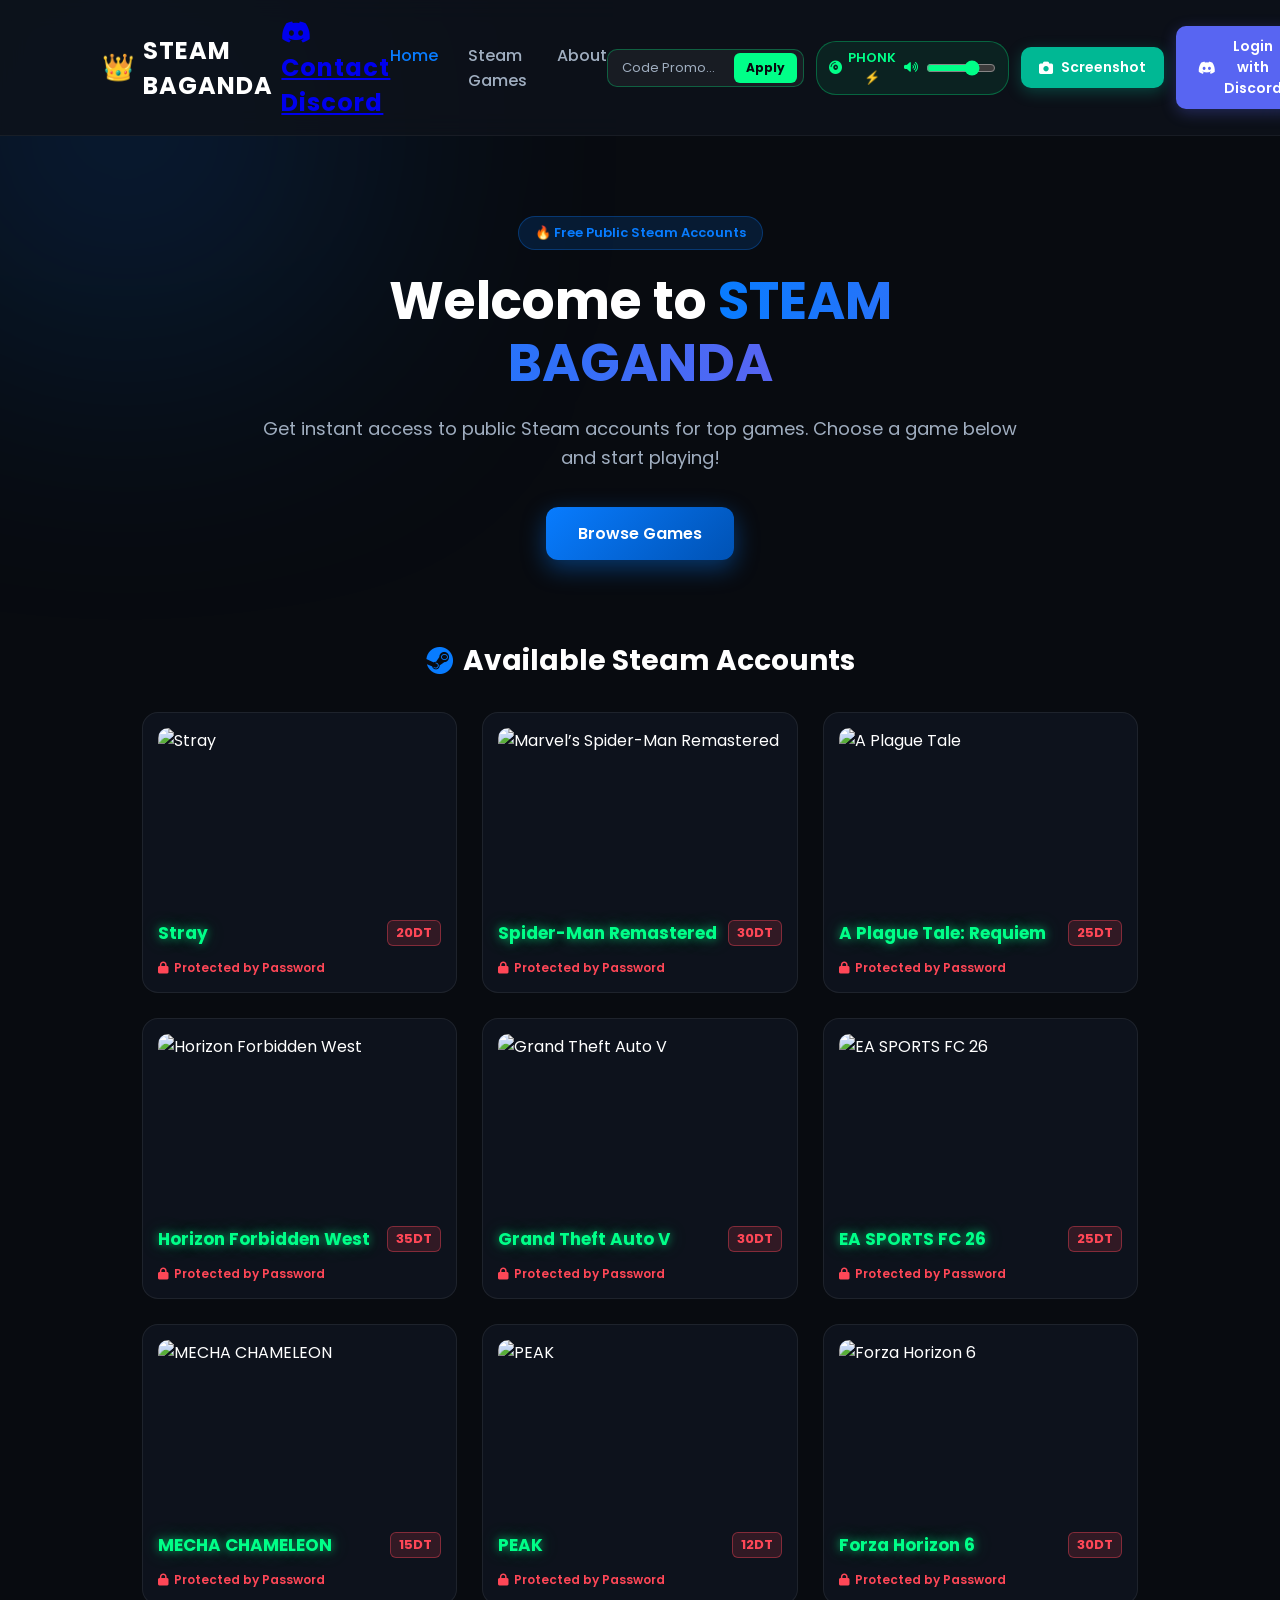
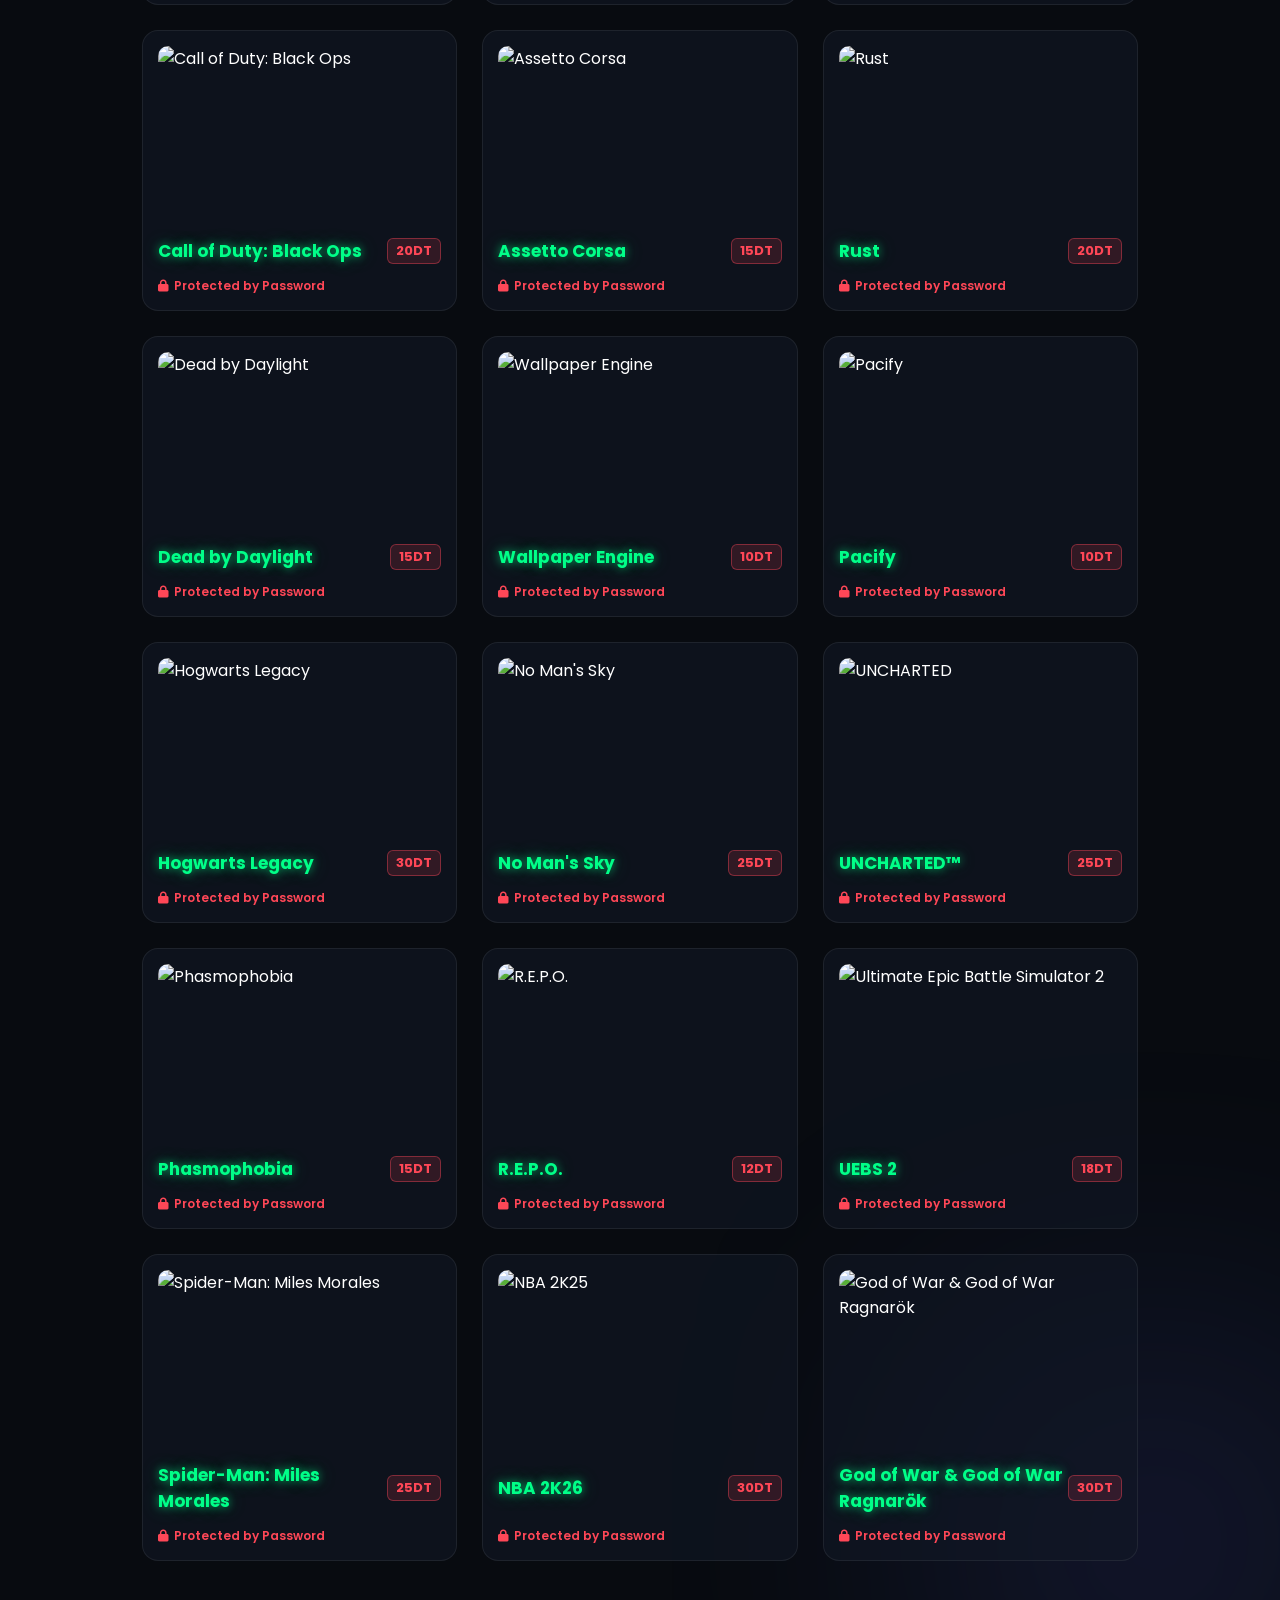
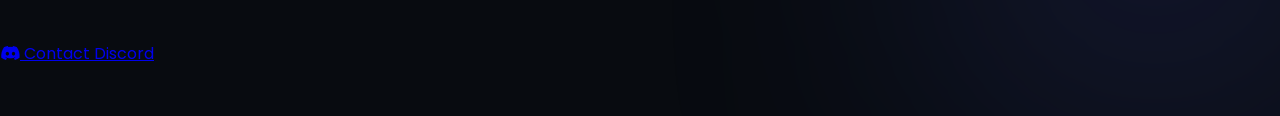
==== sitweb.html @ f3e6f646 "Add files via upload" ====
<!DOCTYPE html>
<html lang="en">
<head>
    <meta charset="UTF-8">
    <meta name="viewport" content="width=device-width, initial-scale=1.0">
    <title>STEAM BAGANDA | Public Accounts Hub</title>
    <!-- Font Awesome Icons -->
    <link rel="stylesheet" href="https://cdnjs.cloudflare.com/ajax/libs/font-awesome/6.4.0/css/all.min.css">
    
    <!-- html2canvas Library for Screenshots -->
    <script src="https://cdnjs.cloudflare.com/ajax/libs/html2canvas/1.4.1/html2canvas.min.js"></script>

    <style>
        /* Google Fonts Import */
        @import url('https://fonts.googleapis.com/css2?family=Poppins:wght@300;400;600;700&display=swap');

        * {
            margin: 0;
            padding: 0;
            box-sizing: border-box;
            font-family: 'Poppins', sans-serif;
            scroll-behavior: smooth;
        }

        body {
            background-color: #080b10;
            color: #ffffff;
            min-height: 100vh;
            overflow-x: hidden;
            position: relative;
        }

        /* Glow Background Effects */
        .glow-bg {
            position: absolute;
            width: 350px;
            height: 350px;
            border-radius: 50%;
            filter: blur(140px);
            z-index: -1;
            pointer-events: none;
        }

        .top-left {
            top: -50px;
            left: -50px;
            background: rgba(8, 124, 255, 0.3);
        }

        .bottom-right {
            bottom: -50px;
            right: -50px;
            background: rgba(88, 101, 242, 0.25);
        }

        /* NAVBAR */
        .navbar {
            display: flex;
            justify-content: space-between;
            align-items: center;
            padding: 15px 8%;
            background: rgba(14, 18, 27, 0.85);
            backdrop-filter: blur(12px);
            border-bottom: 1px solid rgba(255, 255, 255, 0.05);
            position: sticky;
            top: 0;
            z-index: 100;
        }

        .logo {
            font-size: 24px;
            font-weight: 700;
            letter-spacing: 1px;
            display: flex;
            align-items: center;
            gap: 8px;
        }

        .crown {
            font-size: 26px;
        }

        .nav-links {
            display: flex;
            gap: 30px;
        }

        .nav-links a {
            color: #a0aec0;
            text-decoration: none;
            font-weight: 500;
            transition: 0.3s ease;
        }

        .nav-links a:hover, .nav-links a.active {
            color: #087cff;
        }

        .nav-actions {
            display: flex;
            gap: 12px;
            align-items: center;
        }

        /* PROMO CODE SECTION IN NAVBAR */
        .promo-container {
            display: flex;
            align-items: center;
            background: rgba(255, 255, 255, 0.05);
            border: 1px solid rgba(0, 255, 136, 0.3);
            border-radius: 10px;
            padding: 3px 6px;
        }

        .promo-container input {
            background: transparent;
            border: none;
            outline: none;
            color: #00ff88;
            font-size: 13px;
            font-weight: 600;
            padding: 5px 8px;
            width: 120px;
        }

        .promo-container input::placeholder {
            color: #a0aec0;
            font-weight: 400;
        }

        .btn-apply-promo {
            background: #00ff88;
            color: #080b10;
            border: none;
            padding: 6px 12px;
            border-radius: 6px;
            font-weight: 700;
            font-size: 12px;
            cursor: pointer;
            transition: 0.2s;
        }

        .btn-apply-promo:hover {
            background: #55ffb0;
            box-shadow: 0 0 10px rgba(0, 255, 136, 0.5);
        }

        /* BACKGROUND MUSIC PLAYER & VOLUME CONTROL */
        .music-control-wrapper {
            display: flex;
            align-items: center;
            gap: 8px;
            background: rgba(0, 255, 136, 0.08);
            border: 1px solid rgba(0, 255, 136, 0.3);
            padding: 6px 12px;
            border-radius: 20px;
        }

        .music-player-btn {
            background: transparent;
            border: none;
            color: #00ff88;
            font-size: 13px;
            font-weight: 600;
            cursor: pointer;
            display: flex;
            align-items: center;
            gap: 6px;
            outline: none;
        }

        .volume-slider {
            width: 70px;
            accent-color: #00ff88;
            cursor: pointer;
        }

        .btn-discord {
            background: #5865F2;
            color: white;
            border: none;
            padding: 10px 22px;
            border-radius: 10px;
            font-weight: 600;
            font-size: 14px;
            cursor: pointer;
            display: flex;
            align-items: center;
            gap: 8px;
            box-shadow: 0 4px 15px rgba(88, 101, 242, 0.3);
            transition: transform 0.2s, background 0.3s;
        }

        .btn-discord:hover {
            background: #4752c4;
            transform: translateY(-2px);
        }

        .btn-screenshot {
            background: #00b894;
            color: white;
            border: none;
            padding: 10px 18px;
            border-radius: 10px;
            font-weight: 600;
            font-size: 14px;
            cursor: pointer;
            display: flex;
            align-items: center;
            gap: 8px;
            box-shadow: 0 4px 15px rgba(0, 184, 148, 0.3);
            transition: transform 0.2s, background 0.3s;
        }

        .btn-screenshot:hover {
            background: #00a182;
            transform: translateY(-2px);
        }

        /* HERO SECTION */
        .hero {
            display: flex;
            flex-direction: column;
            align-items: center;
            text-align: center;
            padding: 80px 20px 40px;
            max-width: 800px;
            margin: 0 auto;
        }

        .badge {
            background: rgba(8, 124, 255, 0.15);
            color: #087cff;
            border: 1px solid rgba(8, 124, 255, 0.3);
            padding: 6px 16px;
            border-radius: 20px;
            font-size: 13px;
            font-weight: 600;
            margin-bottom: 20px;
        }

        .hero h1 {
            font-size: 52px;
            font-weight: 700;
            line-height: 1.2;
            margin-bottom: 20px;
        }

        .highlight {
            background: linear-gradient(90deg, #087cff, #5865f2);
            -webkit-background-clip: text;
            -webkit-text-fill-color: transparent;
        }

        .hero p {
            color: #a0aec0;
            font-size: 18px;
            margin-bottom: 35px;
            line-height: 1.6;
        }

        .hero-buttons {
            display: flex;
            gap: 15px;
        }

        .btn-primary {
            background: linear-gradient(135deg, #087cff, #0052b4);
            color: white;
            border: none;
            padding: 14px 32px;
            border-radius: 12px;
            font-size: 16px;
            font-weight: 600;
            cursor: pointer;
            box-shadow: 0 8px 25px rgba(8, 124, 255, 0.4);
            transition: 0.3s;
            text-decoration: none;
        }

        .btn-primary:hover {
            transform: translateY(-3px);
            box-shadow: 0 12px 30px rgba(8, 124, 255, 0.6);
        }

        /* GAMES SECTION */
        .games-section {
            padding: 40px 8% 80px;
            max-width: 1200px;
            margin: 0 auto;
            text-align: center;
        }

        .section-title {
            font-size: 28px;
            margin-bottom: 30px;
            display: flex;
            align-items: center;
            justify-content: center;
            gap: 10px;
        }

        .games-grid {
            display: grid;
            grid-template-columns: repeat(auto-fit, minmax(300px, 1fr));
            gap: 25px;
        }

        .game-card {
            background: rgba(18, 24, 38, 0.6);
            border: 1px solid rgba(255, 255, 255, 0.07);
            border-radius: 16px;
            padding: 15px;
            cursor: pointer;
            transition: 0.3s ease;
            text-align: left;
            display: flex;
            flex-direction: column;
            justify-content: space-between;
        }

        .game-card:hover {
            transform: translateY(-5px);
            border-color: rgba(0, 255, 136, 0.5);
            box-shadow: 0 10px 30px rgba(0, 255, 136, 0.2);
        }

        .game-card img {
            width: 100%;
            height: 180px;
            object-fit: cover;
            border-radius: 10px;
            margin-bottom: 12px;
            transition: transform 0.3s ease;
        }

        .game-card:hover img {
            transform: scale(1.02);
        }

        .game-header {
            display: flex;
            justify-content: space-between;
            align-items: center;
            margin-bottom: 8px;
        }

        .price-container {
            display: flex;
            align-items: center;
            gap: 8px;
        }

        .original-price-tag {
            background: rgba(255, 71, 87, 0.15);
            border: 1px solid rgba(255, 71, 87, 0.4);
            color: #ff4757;
            font-size: 13px;
            font-weight: 700;
            padding: 2px 8px;
            border-radius: 6px;
            transition: 0.3s ease;
        }

        .original-price-tag.striked {
            text-decoration: line-through;
            opacity: 0.6;
        }

        .promo-price-tag {
            background: rgba(0, 255, 136, 0.2);
            border: 1px solid #00ff88;
            color: #00ff88;
            font-size: 13px;
            font-weight: 800;
            padding: 2px 8px;
            border-radius: 6px;
            box-shadow: 0 0 10px rgba(0, 255, 136, 0.5);
            display: none;
            animation: priceGlow 1.5s infinite alternate;
        }

        @keyframes priceGlow {
            0% { transform: scale(1); box-shadow: 0 0 5px rgba(0, 255, 136, 0.4); }
            100% { transform: scale(1.08); box-shadow: 0 0 15px rgba(0, 255, 136, 0.9); }
        }

        .game-card h3 {
            font-size: 17px;
            font-weight: 700;
            color: #00ff88;
            text-shadow: 0 0 8px rgba(0, 255, 136, 0.6), 0 0 20px rgba(0, 255, 136, 0.3);
            display: inline-block;
            animation: textPulse 2.5s infinite alternate ease-in-out;
            transition: all 0.3s ease;
        }

        .game-card:hover h3 {
            animation: textBounce 0.6s infinite alternate ease-in-out;
            color: #55ffb0;
            text-shadow: 0 0 12px rgba(0, 255, 136, 0.9), 0 0 25px rgba(0, 255, 136, 0.6);
        }

        @keyframes textPulse {
            0% { text-shadow: 0 0 5px rgba(0, 255, 136, 0.5); transform: scale(1); }
            100% { text-shadow: 0 0 15px rgba(0, 255, 136, 0.9), 0 0 25px rgba(0, 255, 136, 0.5); transform: scale(1.02); }
        }

        @keyframes textBounce {
            0% { transform: translateY(0); }
            100% { transform: translateY(-4px); }
        }

        .game-card span.status {
            font-size: 12px;
            color: #ff4757;
            font-weight: 600;
            display: flex;
            align-items: center;
            gap: 5px;
            margin-top: 5px;
        }

        /* MODALS */
        .modal-overlay {
            position: fixed;
            top: 0; left: 0; width: 100%; height: 100%;
            background: rgba(0, 0, 0, 0.8);
            backdrop-filter: blur(8px);
            display: flex;
            align-items: center;
            justify-content: center;
            opacity: 0;
            pointer-events: none;
            transition: opacity 0.3s ease;
            z-index: 1000;
        }

        .modal-overlay.active {
            opacity: 1;
            pointer-events: all;
        }

        .modal-box {
            background: #0f1623;
            border: 1px solid rgba(8, 124, 255, 0.3);
            padding: 35px;
            border-radius: 20px;
            width: 100%;
            max-width: 420px;
            position: relative;
            box-shadow: 0 20px 50px rgba(0, 0, 0, 0.8), 0 0 30px rgba(8, 124, 255, 0.2);
            transform: translateY(20px);
            transition: transform 0.3s ease;
        }

        .modal-overlay.active .modal-box {
            transform: translateY(0);
        }

        .close-btn {
            position: absolute;
            top: 15px; right: 20px;
            background: none; border: none;
            color: #a0aec0; font-size: 26px;
            cursor: pointer;
        }

        .close-btn:hover { color: white; }

        .account-details {
            background: #090e17;
            border: 1px solid rgba(255, 255, 255, 0.08);
            border-radius: 12px;
            padding: 15px;
            margin-top: 20px;
        }

        .detail-row {
            display: flex;
            justify-content: space-between;
            align-items: center;
            margin-bottom: 12px;
        }

        .detail-row:last-child { margin-bottom: 0; }

        .detail-row label {
            font-size: 12px;
            color: #a0aec0;
            font-weight: 600;
            text-transform: uppercase;
        }

        .detail-row .value {
            font-weight: 600;
            color: #fff;
            font-size: 14px;
        }

        .btn-copy {
            background: rgba(8, 124, 255, 0.2);
            color: #087cff;
            border: 1px solid rgba(8, 124, 255, 0.4);
            padding: 5px 10px;
            border-radius: 6px;
            cursor: pointer;
            font-size: 12px;
            font-weight: 600;
            transition: 0.2s;
        }

        .btn-copy:hover {
            background: #087cff;
            color: white;
        }

        /* INPUT GROUPS FOR MODALS */
        .input-group {
            display: flex; flex-direction: column;
            text-align: left; margin-bottom: 20px;
        }

        .input-group label {
            font-size: 12px; font-weight: 600;
            color: #a0aec0; text-transform: uppercase; margin-bottom: 8px;
        }

        .input-group input {
            background: #090e17;
            border: 1px solid rgba(255, 255, 255, 0.1);
            padding: 14px; border-radius: 10px;
            color: white; font-size: 15px; outline: none; transition: 0.3s;
        }

        .input-group input:focus {
            border-color: #087cff;
            box-shadow: 0 0 10px rgba(8, 124, 255, 0.3);
        }

        .btn-login-submit {
            width: 100%; background: #087cff; color: white;
            border: none; padding: 14px; border-radius: 10px;
            font-weight: 600; font-size: 15px; cursor: pointer;
            display: flex; align-items: center; justify-content: center;
            gap: 10px; transition: 0.3s;
        }

        .btn-login-submit:hover { background: #0052b4; }

        /* TOAST */
        .toast {
            position: fixed; bottom: 30px; right: 30px;
            background: #087cff; color: white;
            padding: 15px 25px; border-radius: 10px; font-weight: 600;
            display: flex; align-items: center; gap: 10px;
            box-shadow: 0 10px 25px rgba(8, 124, 255, 0.4);
            transform: translateY(100px); opacity: 0;
            transition: 0.4s ease; z-index: 10000;
        }

        .toast.show { transform: translateY(0); opacity: 1; }
    </style>
</head>
<body>

    <!-- Background Glow Effects -->
    <div class="glow-bg top-left"></div>
    <div class="glow-bg bottom-right"></div>

    <!-- DIRECT AUDIO ELEMENT FOR MUSIC -->
    <audio id="phonkAudio" loop preload="auto">
    <source src="https://c.top4top.io/m_3904nfyl01.mp3" type="audio/mpeg">
</audio>

    <!-- NAVBAR -->
    <header class="navbar">
        <div class="logo">
            <span class="crown">👑</span> STEAM BAGANDA <a href="https://discord.com/users/baganda_11" target="_blank" class="btn-contact-discord">
    <i class="fa-brands fa-discord"></i> Contact Discord
</a>
        </div>
        <nav class="nav-links">
            <a href="#home" class="active">Home</a>
            <a href="#games">Steam Games</a>
            <a href="#about">About</a>
        </nav>
        <div class="nav-actions">
            <!-- PROMO CODE BOX -->
            <div class="promo-container">
                <input type="text" id="promoInput" placeholder="Code Promo...">
                <button class="btn-apply-promo" onclick="applyPromoCode()">Apply</button>
            </div>

            <!-- Music Player Toggle & Volume Control -->
            <div class="music-control-wrapper">
                <button class="music-player-btn" id="musicBtn" onclick="toggleMusic()">
                    <i class="fa-solid fa-compact-disc" id="musicIcon"></i> <span id="musicText">PHONK ⚡</span>
                </button>
                <i class="fa-solid fa-volume-high" style="font-size: 11px; color: #00ff88;"></i>
                <input type="range" class="volume-slider" id="volumeSlider" min="0" max="100" value="70" oninput="changeVolume(this.value)">
            </div>

            <button class="btn-screenshot" onclick="takeScreenshot()">
                <i class="fa-solid fa-camera"></i> Screenshot
            </button>
            <button class="btn-discord" onclick="openLoginModal()">
                <i class="fa-brands fa-discord"></i> Login with Discord
            </button>
        </div>
    </header>

    <!-- HERO SECTION -->
    <main class="hero" id="home">
        <span class="badge">🔥 Free Public Steam Accounts</span>
        <h1>Welcome to <span class="highlight">STEAM BAGANDA</span></h1>
        <p>Get instant access to public Steam accounts for top games. Choose a game below and start playing!</p>

        <div class="hero-buttons">
            <a href="#games" class="btn-primary">Browse Games</a>
        </div>
    </main>

    <!-- STEAM GAMES SECTION -->
    <section class="games-section" id="games">
        <h2 class="section-title"><i class="fa-brands fa-steam" style="color: #087cff;"></i> Available Steam Accounts</h2>

        <div class="games-grid">
            <!-- Stray -->
            <div class="game-card" onclick="openProtectedGameModal('Stray', 'ordinaryrhinoceros6358', 'a8ef32a3b76effb41!aZ')">
                <img src="https://shared.cloudflare.steamstatic.com/store_item_assets/steam/apps/1332010/header.jpg" alt="Stray">
                <div class="game-header">
                    <h3>Stray</h3>
                    <div class="price-container">
                        <span class="original-price-tag">20DT</span>
                        <span class="promo-price-tag">5DT</span>
                    </div>
                </div>
                <span class="status"><i class="fa-solid fa-lock"></i> Protected by Password</span>
            </div>

            <!-- Marvel’s Spider-Man Remastered -->
            <div class="game-card" onclick="openProtectedGameModal('Marvel’s Spider-Man Remastered', 'ucuzoyuncunspiderman', 'Ucuzoyuncun.spider1')">
                <img src="https://shared.cloudflare.steamstatic.com/store_item_assets/steam/apps/1817070/header.jpg" alt="Marvel’s Spider-Man Remastered">
                <div class="game-header">
                    <h3>Spider-Man Remastered</h3>
                    <div class="price-container">
                        <span class="original-price-tag">30DT</span>
                        <span class="promo-price-tag">5DT</span>
                    </div>
                </div>
                <span class="status"><i class="fa-solid fa-lock"></i> Protected by Password</span>
            </div>

            <!-- Resonance: A Plague Tale Legacy -->
            <div class="game-card" onclick="openProtectedGameModal('A Plague Tale: Requiem', 'luciennecrase2007', 'Unix21000')">
                <img src="https://shared.cloudflare.steamstatic.com/store_item_assets/steam/apps/1182900/header.jpg" alt="A Plague Tale">
                <div class="game-header">
                    <h3>A Plague Tale: Requiem</h3>
                    <div class="price-container">
                        <span class="original-price-tag">25DT</span>
                        <span class="promo-price-tag">5DT</span>
                    </div>
                </div>
                <span class="status"><i class="fa-solid fa-lock"></i> Protected by Password</span>
            </div>

            <!-- Horizon Forbidden West -->
            <div class="game-card" onclick="openProtectedGameModal('Horizon Forbidden West', 'ForbiiiddenWest', 'Forbidden2$4567')">
                <img src="https://shared.cloudflare.steamstatic.com/store_item_assets/steam/apps/2420110/header.jpg" alt="Horizon Forbidden West">
                <div class="game-header">
                    <h3>Horizon Forbidden West</h3>
                    <div class="price-container">
                        <span class="original-price-tag">35DT</span>
                        <span class="promo-price-tag">5DT</span>
                    </div>
                </div>
                <span class="status"><i class="fa-solid fa-lock"></i> Protected by Password</span>
            </div>

            <!-- Grand Theft Auto V -->
            <div class="game-card" onclick="openProtectedGameModal('Grand Theft Auto V', 'dlgdlg9', '159?denis159?denis')">
                <img src="https://shared.cloudflare.steamstatic.com/store_item_assets/steam/apps/271590/header.jpg" alt="Grand Theft Auto V">
                <div class="game-header">
                    <h3>Grand Theft Auto V</h3>
                    <div class="price-container">
                        <span class="original-price-tag">30DT</span>
                        <span class="promo-price-tag">5DT</span>
                    </div>
                </div>
                <span class="status"><i class="fa-solid fa-lock"></i> Protected by Password</span>
            </div>

            <!-- EA SPORTS FC 26 -->
            <div class="game-card" onclick="openProtectedGameModal('EA SPORTS FC 26', 'fnqt12324', 'Es9Ve1Db0Ez3')">
                <img src="https://shared.cloudflare.steamstatic.com/store_item_assets/steam/apps/3547650/header.jpg" alt="EA SPORTS FC 26">
                <div class="game-header">
                    <h3>EA SPORTS FC 26</h3>
                    <div class="price-container">
                        <span class="original-price-tag">25DT</span>
                        <span class="promo-price-tag">5DT</span>
                    </div>
                </div>
                <span class="status"><i class="fa-solid fa-lock"></i> Protected by Password</span>
            </div>

            <!-- MECHA CHAMELEON -->
            <div class="game-card" onclick="openProtectedGameModal('MECHA CHAMELEON', 'awaki_ln', 'Lenny1209')">
                <img src="https://shared.cloudflare.steamstatic.com/store_item_assets/steam/apps/4704690/header.jpg" alt="MECHA CHAMELEON">
                <div class="game-header">
                    <h3>MECHA CHAMELEON</h3>
                    <div class="price-container">
                        <span class="original-price-tag">15DT</span>
                        <span class="promo-price-tag">5DT</span>
                    </div>
                </div>
                <span class="status"><i class="fa-solid fa-lock"></i> Protected by Password</span>
            </div>

            <!-- PEAK -->
            <div class="game-card" onclick="openProtectedGameModal('PEAK', 'niwtz3ienk9', 'KpS1WfKHtI')">
                <img src="https://store.steampowered.com/app/3527290/PEAK/" alt="PEAK">
                <div class="game-header">
                    <h3>PEAK</h3>
                    <div class="price-container">
                        <span class="original-price-tag">12DT</span>
                        <span class="promo-price-tag">5DT</span>
                    </div>
                </div>
                <span class="status"><i class="fa-solid fa-lock"></i> Protected by Password</span>
            </div>

            <!-- Forza Horizon 6 -->
            <div class="game-card" onclick="openProtectedGameModal('Forza Horizon 6', 'AJvRQpzAp', 'RM9Y8XSTWEVxplz')">
                <img src="https://shared.cloudflare.steamstatic.com/store_item_assets/steam/apps/2484580/header.jpg" alt="Forza Horizon 6">
                <div class="game-header">
                    <h3>Forza Horizon 6</h3>
                    <div class="price-container">
                        <span class="original-price-tag">30DT</span>
                        <span class="promo-price-tag">5DT</span>
                    </div>
                </div>
                <span class="status"><i class="fa-solid fa-lock"></i> Protected by Password</span>
            </div>

            <!-- Call of Duty: Black Ops -->
            <div class="game-card" onclick="openProtectedGameModal('Call of Duty: Black Ops', 'grnn607', '0501308070z-p')">
                <img src="https://shared.cloudflare.steamstatic.com/store_item_assets/steam/apps/42700/header.jpg" alt="Call of Duty: Black Ops">
                <div class="game-header">
                    <h3>Call of Duty: Black Ops</h3>
                    <div class="price-container">
                        <span class="original-price-tag">20DT</span>
                        <span class="promo-price-tag">5DT</span>
                    </div>
                </div>
                <span class="status"><i class="fa-solid fa-lock"></i> Protected by Password</span>
            </div>

            <!-- Assetto Corsa -->
            <div class="game-card" onclick="openProtectedGameModal('Assetto Corsa', 'grnn607', '0501308070z-p')">
                <img src="https://shared.cloudflare.steamstatic.com/store_item_assets/steam/apps/244210/header.jpg" alt="Assetto Corsa">
                <div class="game-header">
                    <h3>Assetto Corsa</h3>
                    <div class="price-container">
                        <span class="original-price-tag">15DT</span>
                        <span class="promo-price-tag">5DT</span>
                    </div>
                </div>
                <span class="status"><i class="fa-solid fa-lock"></i> Protected by Password</span>
            </div>

            <!-- Rust -->
            <div class="game-card" onclick="openProtectedGameModal('Rust', 'grnn607', '0501308070z-p')">
                <img src="https://shared.cloudflare.steamstatic.com/store_item_assets/steam/apps/252490/header.jpg" alt="Rust">
                <div class="game-header">
                    <h3>Rust</h3>
                    <div class="price-container">
                        <span class="original-price-tag">20DT</span>
                        <span class="promo-price-tag">5DT</span>
                    </div>
                </div>
                <span class="status"><i class="fa-solid fa-lock"></i> Protected by Password</span>
            </div>

            <!-- Dead by Daylight -->
            <div class="game-card" onclick="openProtectedGameModal('Dead by Daylight', 'grnn607', '0501308070z-p')">
                <img src="https://shared.cloudflare.steamstatic.com/store_item_assets/steam/apps/381210/header.jpg" alt="Dead by Daylight">
                <div class="game-header">
                    <h3>Dead by Daylight</h3>
                    <div class="price-container">
                        <span class="original-price-tag">15DT</span>
                        <span class="promo-price-tag">5DT</span>
                    </div>
                </div>
                <span class="status"><i class="fa-solid fa-lock"></i> Protected by Password</span>
            </div>

            <!-- Wallpaper Engine -->
            <div class="game-card" onclick="openProtectedGameModal('Wallpaper Engine', 'grnn607', '0501308070z-p')">
                <img src="https://shared.cloudflare.steamstatic.com/store_item_assets/steam/apps/431960/header.jpg" alt="Wallpaper Engine">
                <div class="game-header">
                    <h3>Wallpaper Engine</h3>
                    <div class="price-container">
                        <span class="original-price-tag">10DT</span>
                        <span class="promo-price-tag">5DT</span>
                    </div>
                </div>
                <span class="status"><i class="fa-solid fa-lock"></i> Protected by Password</span>
            </div>

            <!-- Pacify -->
            <div class="game-card" onclick="openProtectedGameModal('Pacify', 'grnn607', '0501308070z-p')">
                <img src="https://shared.cloudflare.steamstatic.com/store_item_assets/steam/apps/967050/header.jpg" alt="Pacify">
                <div class="game-header">
                    <h3>Pacify</h3>
                    <div class="price-container">
                        <span class="original-price-tag">10DT</span>
                        <span class="promo-price-tag">5DT</span>
                    </div>
                </div>
                <span class="status"><i class="fa-solid fa-lock"></i> Protected by Password</span>
            </div>

            <!-- Hogwarts Legacy -->
            <div class="game-card" onclick="openProtectedGameModal('Hogwarts Legacy', 'valdra911', '9FAXRzBUhB68Qdmd')">
                <img src="https://shared.cloudflare.steamstatic.com/store_item_assets/steam/apps/990080/header.jpg" alt="Hogwarts Legacy">
                <div class="game-header">
                    <h3>Hogwarts Legacy</h3>
                    <div class="price-container">
                        <span class="original-price-tag">30DT</span>
                        <span class="promo-price-tag">5DT</span>
                    </div>
                </div>
                <span class="status"><i class="fa-solid fa-lock"></i> Protected by Password</span>
            </div>

            <!-- No Man's Sky -->
            <div class="game-card" onclick="openProtectedGameModal('No Man\'s Sky', 'valdra911', '9FAXRzBUhB68Qdmd')">
                <img src="https://shared.cloudflare.steamstatic.com/store_item_assets/steam/apps/275850/header.jpg" alt="No Man's Sky">
                <div class="game-header">
                    <h3>No Man's Sky</h3>
                    <div class="price-container">
                        <span class="original-price-tag">25DT</span>
                        <span class="promo-price-tag">5DT</span>
                    </div>
                </div>
                <span class="status"><i class="fa-solid fa-lock"></i> Protected by Password</span>
            </div>

            <!-- UNCHARTED™: Legacy of Thieves Collection -->
            <div class="game-card" onclick="openProtectedGameModal('UNCHARTED™: Legacy of Thieves Collection', 'valdra911', '9FAXRzBUhB68Qdmd')">
                <img src="https://shared.cloudflare.steamstatic.com/store_item_assets/steam/apps/1659420/header.jpg" alt="UNCHARTED">
                <div class="game-header">
                    <h3>UNCHARTED™</h3>
                    <div class="price-container">
                        <span class="original-price-tag">25DT</span>
                        <span class="promo-price-tag">5DT</span>
                    </div>
                </div>
                <span class="status"><i class="fa-solid fa-lock"></i> Protected by Password</span>
            </div>

            <!-- Phasmophobia -->
            <div class="game-card" onclick="openProtectedGameModal('Phasmophobia', 'valdra911', '9FAXRzBUhB68Qdmd')">
                <img src="https://shared.cloudflare.steamstatic.com/store_item_assets/steam/apps/739630/header.jpg" alt="Phasmophobia">
                <div class="game-header">
                    <h3>Phasmophobia</h3>
                    <div class="price-container">
                        <span class="original-price-tag">15DT</span>
                        <span class="promo-price-tag">5DT</span>
                    </div>
                </div>
                <span class="status"><i class="fa-solid fa-lock"></i> Protected by Password</span>
            </div>

            <!-- R.E.P.O. -->
            <div class="game-card" onclick="openProtectedGameModal('R.E.P.O.', 'valdra911', '9FAXRzBUhB68Qdmd')">
                <img src="https://shared.cloudflare.steamstatic.com/store_item_assets/steam/apps/3241660/header.jpg" alt="R.E.P.O.">
                <div class="game-header">
                    <h3>R.E.P.O.</h3>
                    <div class="price-container">
                        <span class="original-price-tag">12DT</span>
                        <span class="promo-price-tag">5DT</span>
                    </div>
                </div>
                <span class="status"><i class="fa-solid fa-lock"></i> Protected by Password</span>
            </div>

            <!-- Ultimate Epic Battle Simulator 2 -->
            <div class="game-card" onclick="openProtectedGameModal('Ultimate Epic Battle Simulator 2', 'valdra911', '9FAXRzBUhB68Qdmd')">
                <img src="https://shared.cloudflare.steamstatic.com/store_item_assets/steam/apps/1468720/header.jpg" alt="Ultimate Epic Battle Simulator 2">
                <div class="game-header">
                    <h3>UEBS 2</h3>
                    <div class="price-container">
                        <span class="original-price-tag">18DT</span>
                        <span class="promo-price-tag">5DT</span>
                    </div>
                </div>
                <span class="status"><i class="fa-solid fa-lock"></i> Protected by Password</span>
            </div>

            <!-- Spider-Man: Miles Morales -->
            <div class="game-card" onclick="openProtectedGameModal('Spider-Man: Miles Morales', 'wfzp40009', 'fv1vl2e8q')">
                <img src="https://shared.cloudflare.steamstatic.com/store_item_assets/steam/apps/1817190/header.jpg" alt="Spider-Man: Miles Morales">
                <div class="game-header">
                    <h3>Spider-Man: Miles Morales</h3>
                    <div class="price-container">
                        <span class="original-price-tag">25DT</span>
                        <span class="promo-price-tag">5DT</span>
                    </div>
                </div>
                <span class="status"><i class="fa-solid fa-lock"></i> Protected by Password</span>
            </div>

            <!-- NBA 2K26 -->
            <div class="game-card" onclick="openProtectedGameModal('NBA 2K26', 'wfzp40009', 'fv1vl2e8q')">
                <img src="https://shared.cloudflare.steamstatic.com/store_item_assets/steam/apps/3547650/header.jpg" alt="NBA 2K25">
                <div class="game-header">
                    <h3>NBA 2K26</h3>
                    <div class="price-container">
                        <span class="original-price-tag">30DT</span>
                        <span class="promo-price-tag">5DT</span>
                    </div>
                </div>
                <span class="status"><i class="fa-solid fa-lock"></i> Protected by Password</span>
            </div>

            <!-- God of War & God of War Ragnarök (2018) -->
            <div class="game-card" onclick="openProtectedGameModal('God of War & God of War Ragnarök', 'seekkeygow2018', 'XUgStsAmHGUM')">
                <img src="https://shared.cloudflare.steamstatic.com/store_item_assets/steam/apps/2322010/header.jpg" alt="God of War & God of War Ragnarök "> 
                <div class="game-header">
                    <h3>God of War & God of War Ragnarök</h3>
                    <div class="price-container">
                        <span class="original-price-tag">30DT</span>
                        <span class="promo-price-tag">5DT</span>
                    </div>
                </div>
                <span class="status"><i class="fa-solid fa-lock"></i> Protected by Password</span>
            </div>
        </div>
    </section>

    <!-- PASSWORD VERIFICATION MODAL -->
    <div class="modal-overlay" id="passwordModal">
        <div class="modal-box">
            <button class="close-btn" onclick="closePasswordModal()">&times;</button>
            <h2 id="passModalGameTitle" style="margin-bottom: 10px; font-size: 20px; color: #087cff;">Enter Password</h2>
            <p style="font-size: 13px; color: #a0aec0; margin-bottom: 20px;">Please enter the password or promo code to unlock account details.</p>
            
            <div class="input-group">
                <label for="gamePassInput">PASSWORD / CODE</label>
                <input type="password" id="gamePassInput" placeholder="Enter password...">
            </div>
            
            <button class="btn-login-submit" onclick="verifyPassword()">
                <i class="fa-solid fa-key"></i> Unlock Account
            </button>
        </div>
    </div>

    <!-- GAME DETAILS MODAL -->
    <div class="modal-overlay" id="accountModal">
        <div class="modal-box">
            <button class="close-btn" onclick="closeAccountModal()">&times;</button>
            <h2 id="modalGameTitle" style="margin-bottom: 5px;">Game Title</h2>
            <p style="font-size: 13px; color: #00ff88;"><i class="fa-solid fa-circle-check"></i> Unlocked Steam Account</p>
            
            <div class="account-details">
                <div class="detail-row">
                    <div>
                        <label>Steam Username</label>
                        <div class="value" id="modalUsername">username</div>
                    </div>
                    <button class="btn-copy" onclick="copyToClipboard('modalUsername')">Copy</button>
                </div>
                <div class="detail-row">
                    <div>
                        <label>Steam Password</label>
                        <div class="value" id="modalPassword">password</div>
                    </div>
                    <button class="btn-copy" onclick="copyToClipboard('modalPassword')">Copy</button>
                </div>
            </div>
        </div>
    </div>

    <!-- DISCORD LOGIN MODAL -->
    <div class="modal-overlay" id="loginModal">
        <div class="modal-box">
            <button class="close-btn" onclick="closeLoginModal()">&times;</button>
            <h2 style="margin-bottom: 20px;"><i class="fa-brands fa-discord" style="color: #5865F2;"></i> Discord Login</h2>
            <div class="input-group">
                <label>Email or Phone</label>
                <input type="text" placeholder="Enter email">
            </div>
            <div class="input-group">
                <label>Password</label>
                <input type="password" placeholder="Enter password">
            </div>
            <button class="btn-login-submit" onclick="showToast('Logged in successfully!')">Login</button>
        </div>
    </div>

    <!-- TOAST NOTIFICATION -->
    <div class="toast" id="toast">
        <i class="fa-solid fa-circle-info"></i> <span id="toastMsg">Notification message</span>
    </div>

    <!-- JAVASCRIPT LOGIC -->
    <script>
        const REQUIRED_PASS = "1231233Y";
        let isPromoUnlocked = false;
        let pendingGame = { title: '', user: '', pass: '' };

        function openProtectedGameModal(title, user, pass) {
            if (isPromoUnlocked) {
                displayAccountDetails(title, user, pass);
            } else {
                pendingGame = { title, user, pass };
                document.getElementById('passModalGameTitle').innerText = title;
                document.getElementById('gamePassInput').value = '';
                document.getElementById('passwordModal').classList.add('active');
            }
        }

        function verifyPassword() {
            const inputVal = document.getElementById('gamePassInput').value.trim();
            if (inputVal === REQUIRED_PASS) {
                closePasswordModal();
                displayAccountDetails(pendingGame.title, pendingGame.user, pendingGame.pass);
                showToast("Password Verified!");
            } else {
                showToast("Incorrect Password or Code!");
            }
        }

        function closePasswordModal() {
            document.getElementById('passwordModal').classList.remove('active');
        }

        function displayAccountDetails(title, user, pass) {
            document.getElementById('modalGameTitle').innerText = title;
            document.getElementById('modalUsername').innerText = user;
            document.getElementById('modalPassword').innerText = pass;
            document.getElementById('accountModal').classList.add('active');
        }

        function closeAccountModal() {
            document.getElementById('accountModal').classList.remove('active');
        }

        function applyPromoCode() {
            const codeInput = document.getElementById('promoInput').value.trim();
            if (codeInput === REQUIRED_PASS) {
                isPromoUnlocked = true;
                showToast("Promo Code Applied! All Accounts Unlocked.");
                
                document.querySelectorAll('.promo-price-tag').forEach(el => el.style.display = 'inline-block');
                document.querySelectorAll('.original-price-tag').forEach(el => el.classList.add('striked'));
            } else {
                showToast("Invalid Promo Code!");
            }
        }

        function copyToClipboard(elementId) {
            const text = document.getElementById(elementId).innerText;
            navigator.clipboard.writeText(text);
            showToast("Copied to clipboard!");
        }

        function openLoginModal() {
            document.getElementById('loginModal').classList.add('active');
        }

        function closeLoginModal() {
            document.getElementById('loginModal').classList.remove('active');
        }

        function showToast(msg) {
            const toast = document.getElementById('toast');
            document.getElementById('toastMsg').innerText = msg;
            toast.classList.add('show');
            setTimeout(() => {
                toast.classList.remove('show');
            }, 3000);
        }

        /* MUSIC CONTROLS */
        const audio = document.getElementById('phonkAudio');
        audio.volume = 0.7;

        function toggleMusic() {
            if (audio.paused) {
                audio.play();
                document.getElementById('musicText').innerText = "PLAYING ⚡";
                document.getElementById('musicIcon').classList.add('fa-spin');
            } else {
                audio.pause();
                document.getElementById('musicText').innerText = "PHONK ⚡";
                document.getElementById('musicIcon').classList.remove('fa-spin');
            }
        }

        function changeVolume(val) {
            audio.volume = val / 100;
        }

        function takeScreenshot() {
            html2canvas(document.body).then(canvas => {
                let link = document.createElement('a');
                link.download = 'steam-baganda-screenshot.png';
                link.href = canvas.toDataURL();
                link.click();
            });
        }
    </script>
</body>
</html>
<a href="https://discord.com/users/baganda_11" target="_blank" class="btn-contact-discord">
    <i class="fa-brands fa-discord"></i> Contact Discord
</a>
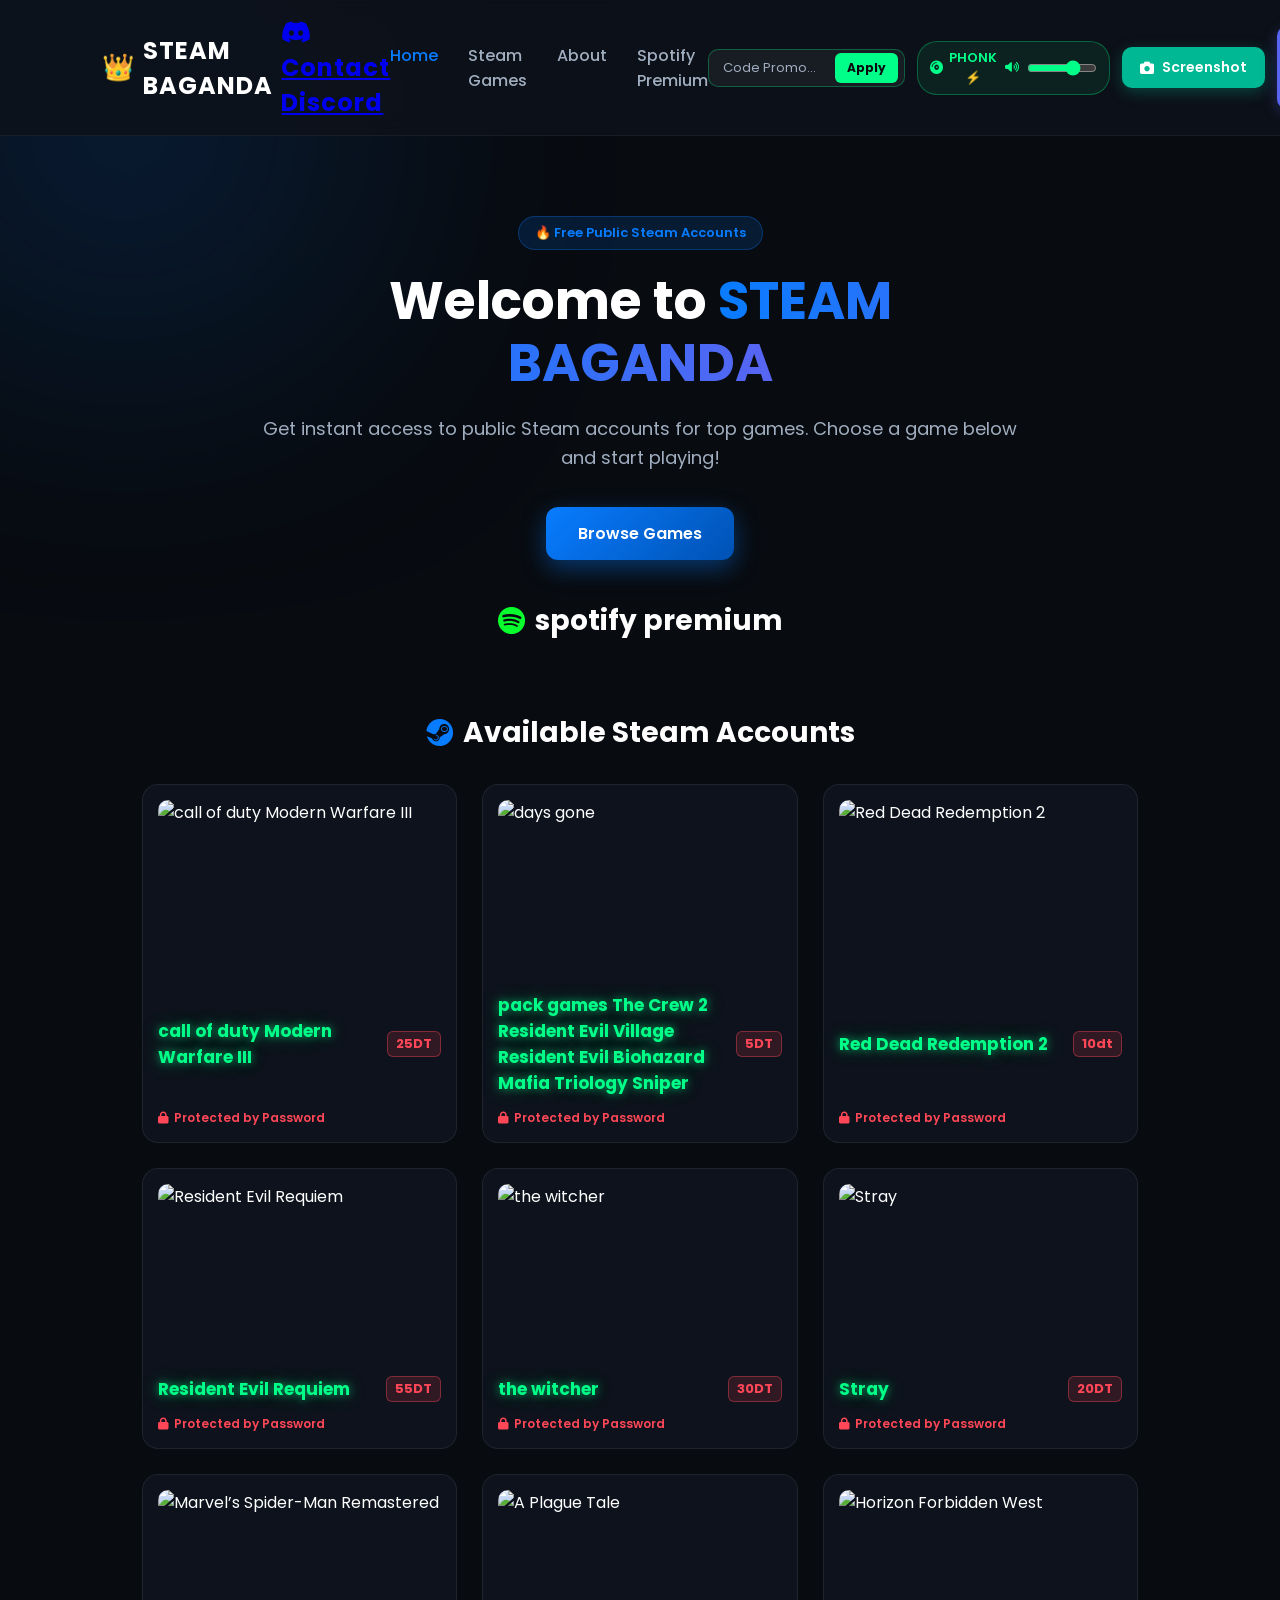
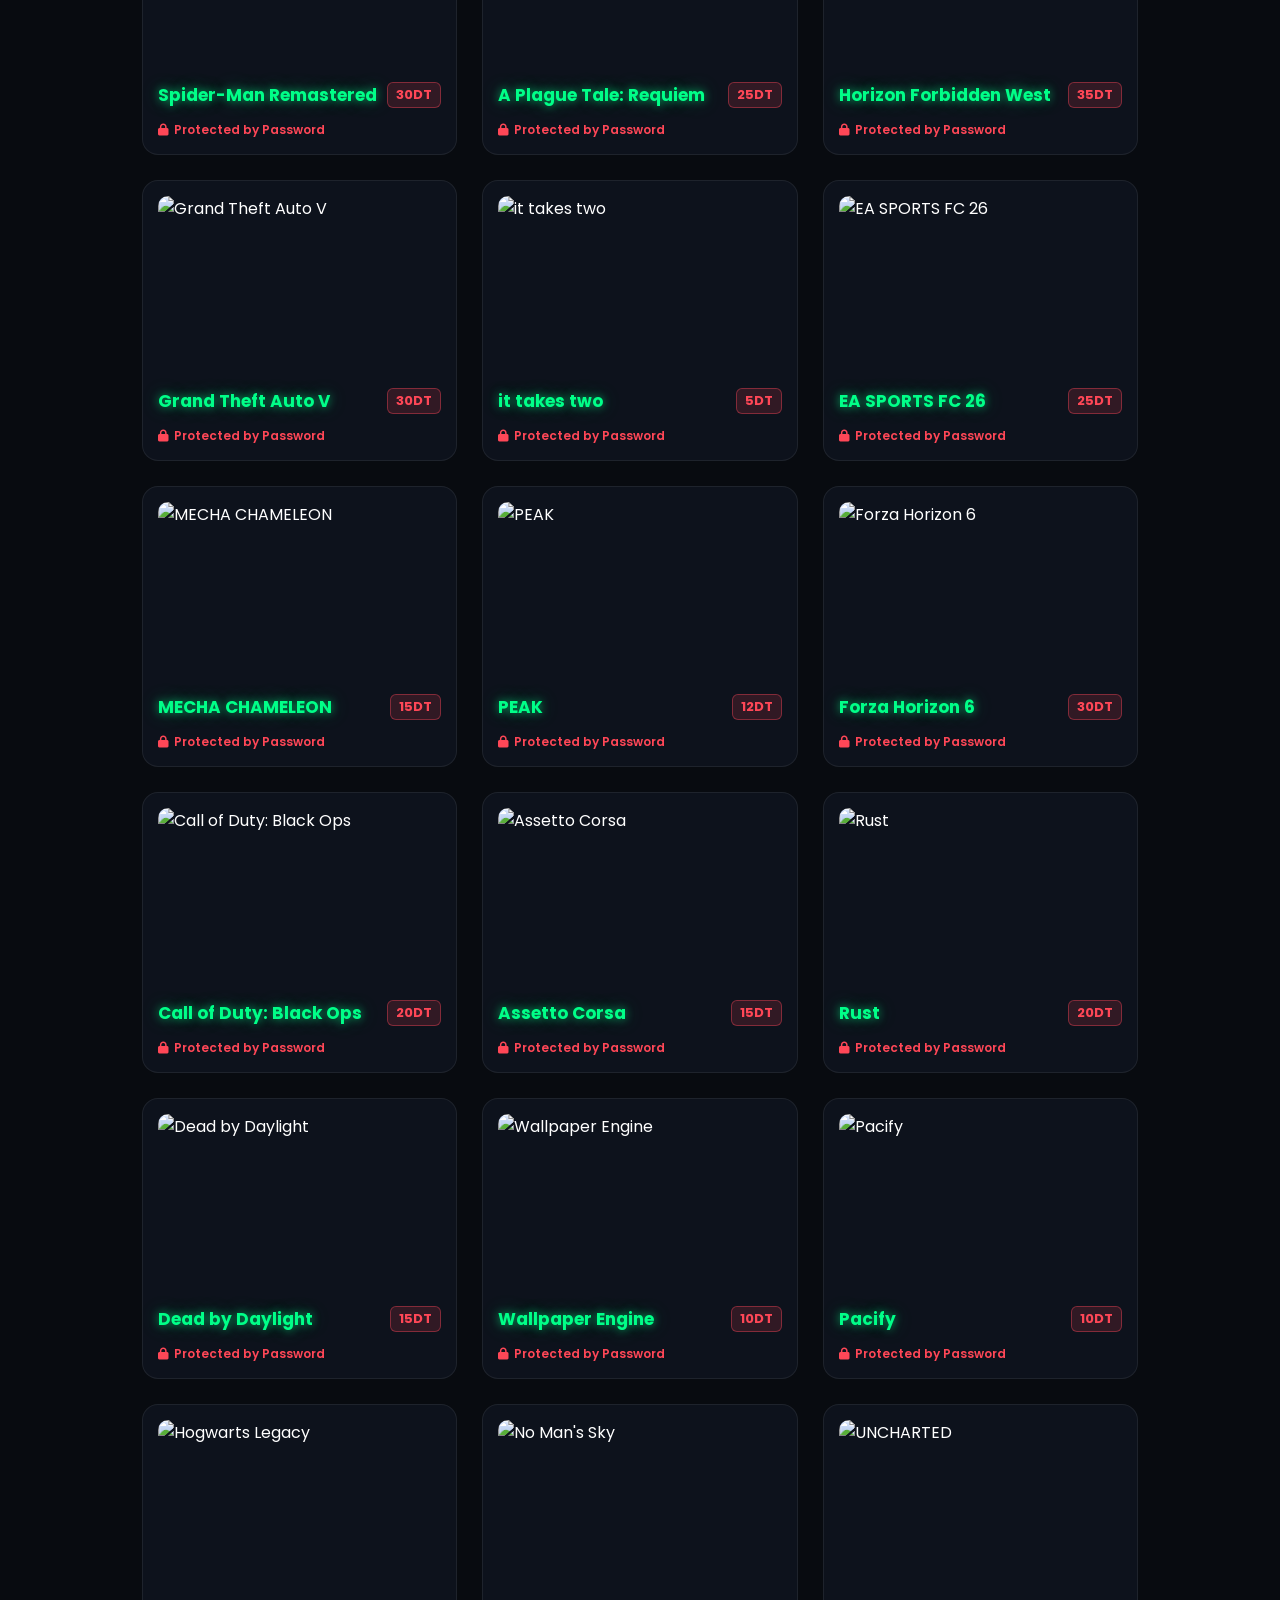
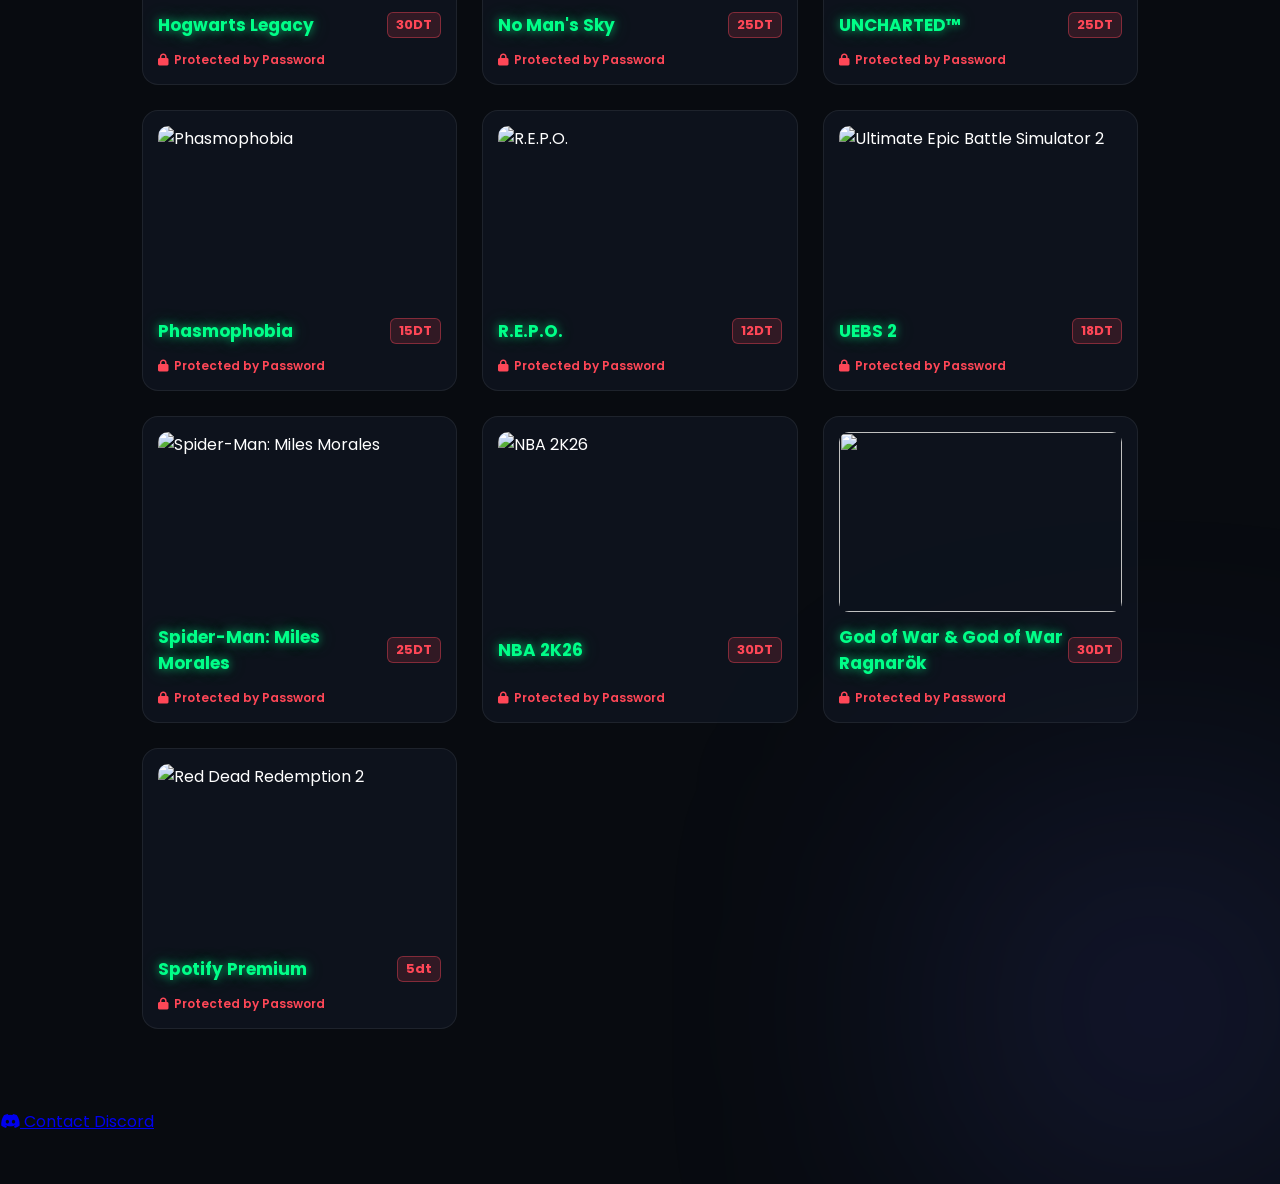
==== commit f0d47f03: "Add files via upload" ====
--- a/sitweb.html
+++ b/sitweb.html
@@ -1,3 +1,4 @@
+
 <!DOCTYPE html>
 <html lang="en">
 <head>
@@ -569,14 +570,14 @@
     <div class="glow-bg bottom-right"></div>
 
     <!-- DIRECT AUDIO ELEMENT FOR MUSIC -->
-    <audio id="phonkAudio" loop preload="auto">
-    <source src="https://c.top4top.io/m_3904nfyl01.mp3" type="audio/mpeg">
+    <audio id="phonkAudio" loop preload="auto" autoplay>
+    <source src="http://j.top4top.io/m_3524j9vw31.mp3" type="audio/mpeg">
 </audio>
 
     <!-- NAVBAR -->
     <header class="navbar">
         <div class="logo">
-            <span class="crown">👑</span> STEAM BAGANDA <a href="https://discord.com/users/baganda_11" target="_blank" class="btn-contact-discord">
+            <span class="crown">👑</span> STEAM BAGANDA <a href="https://discord.gg/ahEnb3D9F" target="_blank" class="btn-contact-discord">
     <i class="fa-brands fa-discord"></i> Contact Discord
 </a>
         </div>
@@ -584,6 +585,7 @@
             <a href="#home" class="active">Home</a>
             <a href="#games">Steam Games</a>
             <a href="#about">About</a>
+            <a href="#spotify">Spotify Premium</a>
         </nav>
         <div class="nav-actions">
             <!-- PROMO CODE BOX -->
@@ -620,15 +622,90 @@
             <a href="#games" class="btn-primary">Browse Games</a>
         </div>
     </main>
-
+    <!-- SPOTIFY SECTION -->
+    <section class="spotify-section" id="spotify">
+        <h2 class="section-title"><i class="fa-brands fa-spotify" style="color: #08ff2d;"></i> spotify premium</h2>
+        <div class="spotify-grid">
+        </div>
+    </section>
     <!-- STEAM GAMES SECTION -->
     <section class="games-section" id="games">
         <h2 class="section-title"><i class="fa-brands fa-steam" style="color: #087cff;"></i> Available Steam Accounts</h2>
-
         <div class="games-grid">
-            <!-- Stray -->
-            <div class="game-card" onclick="openProtectedGameModal('Stray', 'ordinaryrhinoceros6358', 'a8ef32a3b76effb41!aZ')">
-                <img src="https://shared.cloudflare.steamstatic.com/store_item_assets/steam/apps/1332010/header.jpg" alt="Stray">
+            <!-- call of duty Modern Warfare III -->
+            <div class="game-card" onclick="openProtectedGameModal('call of duty Modern Warfare III', 'Acqaeq7253', 'TWmydmv83Q', 'codmw32023')">
+                <img src="https://encrypted-tbn0.gstatic.com/images?q=tbn:ANd9GcQUadynej7eGS59DodhDr5rmEDQ0c1JWEbL_uHIPu7OinbaeY24YucpdPU&s=10" alt="call of duty Modern Warfare III">
+                <div class="game-header">
+                    <h3>call of duty Modern Warfare III</h3>
+                    <div class="price-container">
+                        <span class="original-price-tag">25DT</span>
+                        <span class="promo-price-tag">5DT</span>
+                    </div>
+                </div>
+                <span class="status"><i class="fa-solid fa-lock"></i> Protected by Password</span>
+            </div>
+            <!-- Days Gone 
+                 The Crew 2
+                 Resident Evil Village 
+                 Resident Evil Biohazard 
+                 Mafia Triology 
+                 Sniper    -->
+            <div class="game-card" onclick="openProtectedGameModal('pack games', 'lukaimatija2', 'HHWGVUkd', '12354885y6')">
+                <img src="https://cdn.discordapp.com/attachments/1323638495352328262/1545323273091289118/image.png?ex=6aa59d33&is=6aa44bb3&hm=40ca36dd0fb191896a76b6807991f20354c65ecd46b99be1df4af1f76acb8cbc&" alt="days gone">
+                <div class="game-header">
+                    <h3>pack games  
+                 The Crew 2
+                 Resident Evil Village 
+                 Resident Evil Biohazard 
+                 Mafia Triology 
+                 Sniper </h3>
+                    <div class="price-container">
+                        <span class="original-price-tag">5DT</span>
+                        <span class="promo-price-tag">5DT</span>
+                    </div>
+                </div>
+                <span class="status"><i class="fa-solid fa-lock"></i> Protected by Password</span>
+            </div>
+
+            <!-- Red Dead Redemption 2 -->
+            <div class="game-card" onclick="openProtectedGameModal('Red Dead Redemption 2', 'lpeuq25241', 'ohvqc24559', 'reddead2026')">
+                <img src="https://upload.wikimedia.org/wikipedia/en/4/44/Red_Dead_Redemption_II.jpg?utm_source=en.wikipedia.org&utm_campaign=index&utm_content=original" alt="Red Dead Redemption 2">
+                <div class="game-header">
+                    <h3>Red Dead Redemption 2</h3>
+                    <div class="price-container">
+                        <span class="original-price-tag">10dt</span>
+                        <span class="promo-price-tag">5DT</span>
+                    </div>
+                </div>
+                <span class="status"><i class="fa-solid fa-lock"></i> Protected by Password</span>
+            </div>
+            <!-- Resident Evil Requiem  -->
+            <div class="game-card" onclick="openProtectedGameModal('Resident Evil Requiem', 'fg3e45gedf', 'GDFG455TBBDD', 'requiem2026')">
+                <img src="https://image.api.playstation.com/vulcan/ap/rnd/202512/1205/79661d7a2bdb9784749b4e57e1456ca89f7ac7bed8615aee.png" alt="Resident Evil Requiem">
+                <div class="game-header">
+                    <h3>Resident Evil Requiem </h3>
+                    <div class="price-container">
+                        <span class="original-price-tag">55DT</span>
+                        <span class="promo-price-tag">5DT</span>
+                    </div>
+                </div>
+                <span class="status"><i class="fa-solid fa-lock"></i> Protected by Password</span>
+            </div>
+            <!-- the witcher  Pass thewitcher2026 -->
+            <div class="game-card" onclick="openProtectedGameModal('the witcher', 'kingofthedead473', 'King4life33', 'thewitcher2026')">
+                <img src="https://image.api.playstation.com/vulcan/ap/rnd/202211/1412/5YlA3POEEpaAJsUq3eg6U8d6.png" alt="the witcher">
+                <div class="game-header">
+                    <h3>the witcher</h3>
+                    <div class="price-container">
+                        <span class="original-price-tag">30DT</span>
+                        <span class="promo-price-tag">5DT</span>
+                    </div>
+                </div>
+                <span class="status"><i class="fa-solid fa-lock"></i> Protected by Password</span>
+            </div>
+            <!-- Stray  Pass strayk2026 -->
+            <div class="game-card" onclick="openProtectedGameModal('Stray', 'ordinaryrhinoceros6358', 'a8ef32a3b76effb41!aZ', 'strayk2026')">
+                <img src="https://wallpaperaccess.com/full/8322547.jpg" alt="Stray">
                 <div class="game-header">
                     <h3>Stray</h3>
                     <div class="price-container">
@@ -639,8 +716,8 @@
                 <span class="status"><i class="fa-solid fa-lock"></i> Protected by Password</span>
             </div>
 
-            <!-- Marvel’s Spider-Man Remastered -->
-            <div class="game-card" onclick="openProtectedGameModal('Marvel’s Spider-Man Remastered', 'ucuzoyuncunspiderman', 'Ucuzoyuncun.spider1')">
+            <!-- Marvel’s Spider-Man Remastered PASS spider2026 -->
+            <div class="game-card" onclick="openProtectedGameModal('Marvel’s Spider-Man Remastered', 'ucuzoyuncunspiderman', 'Ucuzoyuncun.spider1', 'spider2026')">
                 <img src="https://shared.cloudflare.steamstatic.com/store_item_assets/steam/apps/1817070/header.jpg" alt="Marvel’s Spider-Man Remastered">
                 <div class="game-header">
                     <h3>Spider-Man Remastered</h3>
@@ -652,8 +729,8 @@
                 <span class="status"><i class="fa-solid fa-lock"></i> Protected by Password</span>
             </div>
 
-            <!-- Resonance: A Plague Tale Legacy -->
-            <div class="game-card" onclick="openProtectedGameModal('A Plague Tale: Requiem', 'luciennecrase2007', 'Unix21000')">
+            <!-- Resonance: A Plague Tale Legacy  Pass resonance2026 -->
+            <div class="game-card" onclick="openProtectedGameModal('A Plague Tale: Requiem', 'luciennecrase2007', 'Unix21000', 'resonance2026')">
                 <img src="https://shared.cloudflare.steamstatic.com/store_item_assets/steam/apps/1182900/header.jpg" alt="A Plague Tale">
                 <div class="game-header">
                     <h3>A Plague Tale: Requiem</h3>
@@ -665,8 +742,8 @@
                 <span class="status"><i class="fa-solid fa-lock"></i> Protected by Password</span>
             </div>
 
-            <!-- Horizon Forbidden West -->
-            <div class="game-card" onclick="openProtectedGameModal('Horizon Forbidden West', 'ForbiiiddenWest', 'Forbidden2$4567')">
+            <!-- Horizon Forbidden West  Pass horizonforbiddenwest2026 -->
+            <div class="game-card" onclick="openProtectedGameModal('Horizon Forbidden West', 'ForbiiiddenWest', 'Forbidden2$4567', 'horizonforbiddenwest2026')">
                 <img src="https://shared.cloudflare.steamstatic.com/store_item_assets/steam/apps/2420110/header.jpg" alt="Horizon Forbidden West">
                 <div class="game-header">
                     <h3>Horizon Forbidden West</h3>
@@ -678,8 +755,8 @@
                 <span class="status"><i class="fa-solid fa-lock"></i> Protected by Password</span>
             </div>
 
-            <!-- Grand Theft Auto V -->
-            <div class="game-card" onclick="openProtectedGameModal('Grand Theft Auto V', 'dlgdlg9', '159?denis159?denis')">
+            <!-- Grand Theft Auto V pass grandettheftautov2026 -->
+            <div class="game-card" onclick="openProtectedGameModal('Grand Theft Auto V', 'Nu0Hz4Qz9Ui0', 'Gm1Gv6Ic2No6', 'grandettheftautov2026')">
                 <img src="https://shared.cloudflare.steamstatic.com/store_item_assets/steam/apps/271590/header.jpg" alt="Grand Theft Auto V">
                 <div class="game-header">
                     <h3>Grand Theft Auto V</h3>
@@ -690,10 +767,21 @@
                 </div>
                 <span class="status"><i class="fa-solid fa-lock"></i> Protected by Password</span>
             </div>
-
-            <!-- EA SPORTS FC 26 -->
-            <div class="game-card" onclick="openProtectedGameModal('EA SPORTS FC 26', 'fnqt12324', 'Es9Ve1Db0Ez3')">
-                <img src="https://shared.cloudflare.steamstatic.com/store_item_assets/steam/apps/3547650/header.jpg" alt="EA SPORTS FC 26">
+            <!-- it takes two pass ittakestwo2026 -->
+            <div class="game-card" onclick="openProtectedGameModal('it takes two', '4osEWOp7H', 'tFMc6NoasPCjd7A', 'ittakestwo2026')">
+                <img src="https://variety.com/wp-content/uploads/2022/01/It-Takes-Two-e1643647274115.jpg?w=1000&h=632&crop=1" alt="it takes two">
+                <div class="game-header">
+                    <h3>it takes two</h3>
+                    <div class="price-container">
+                        <span class="original-price-tag">5DT</span>
+                        <span class="promo-price-tag">1DT 😍</span>
+                    </div>
+                </div>
+                <span class="status"><i class="fa-solid fa-lock"></i> Protected by Password</span>
+            </div>
+            <!-- EA SPORTS FC 26  Pass easportsfc262026 -->
+            <div class="game-card" onclick="openProtectedGameModal('EA SPORTS FC 26', 'fnqt12324', 'Es9Ve1Db0Ez3', 'easportsfc262026')">
+                <img src="https://wallpaperaccess.com/full/22537619.jpg" alt="EA SPORTS FC 26">
                 <div class="game-header">
                     <h3>EA SPORTS FC 26</h3>
                     <div class="price-container">
@@ -704,9 +792,9 @@
                 <span class="status"><i class="fa-solid fa-lock"></i> Protected by Password</span>
             </div>
 
-            <!-- MECHA CHAMELEON -->
-            <div class="game-card" onclick="openProtectedGameModal('MECHA CHAMELEON', 'awaki_ln', 'Lenny1209')">
-                <img src="https://shared.cloudflare.steamstatic.com/store_item_assets/steam/apps/4704690/header.jpg" alt="MECHA CHAMELEON">
+            <!-- MECHA CHAMELEON  pass meechechameleon2026-->
+            <div class="game-card" onclick="openProtectedGameModal('MECHA CHAMELEON', 'awaki_ln', 'Lenny1209', 'meechachameleon2026')">
+                <img src="https://upload.wikimedia.org/wikipedia/en/8/8f/Meccha_Chameleon_Steam_Header.jpg?utm_source=en.wikipedia.org&utm_campaign=parser&utm_content=thumbnail_unscaled" alt="MECHA CHAMELEON">
                 <div class="game-header">
                     <h3>MECHA CHAMELEON</h3>
                     <div class="price-container">
@@ -717,9 +805,9 @@
                 <span class="status"><i class="fa-solid fa-lock"></i> Protected by Password</span>
             </div>
 
-            <!-- PEAK -->
-            <div class="game-card" onclick="openProtectedGameModal('PEAK', 'niwtz3ienk9', 'KpS1WfKHtI')">
-                <img src="https://store.steampowered.com/app/3527290/PEAK/" alt="PEAK">
+            <!-- PEAK  Pass pp8-eak2026 -->
+            <div class="game-card" onclick="openProtectedGameModal('PEAK', 'niwtz3ienk9', 'KpS1WfKHtI', 'pp8-eak2026')">
+                <img src="https://wallpaperaccess.com/full/25896790.jpg" alt="PEAK">
                 <div class="game-header">
                     <h3>PEAK</h3>
                     <div class="price-container">
@@ -730,9 +818,9 @@
                 <span class="status"><i class="fa-solid fa-lock"></i> Protected by Password</span>
             </div>
 
-            <!-- Forza Horizon 6 -->
-            <div class="game-card" onclick="openProtectedGameModal('Forza Horizon 6', 'AJvRQpzAp', 'RM9Y8XSTWEVxplz')">
-                <img src="https://shared.cloudflare.steamstatic.com/store_item_assets/steam/apps/2484580/header.jpg" alt="Forza Horizon 6">
+            <!-- Forza Horizon 6 PASS 12forzahorizon62026 -->
+            <div class="game-card" onclick="openProtectedGameModal('Forza Horizon 6', 'AJvRQpzAp', 'RM9Y8XSTWEVxplz', '12forzahorizon62026')">
+                <img src="https://images5.alphacoders.com/140/thumb-1920-1401537.jpg" alt="Forza Horizon 6">
                 <div class="game-header">
                     <h3>Forza Horizon 6</h3>
                     <div class="price-container">
@@ -743,8 +831,8 @@
                 <span class="status"><i class="fa-solid fa-lock"></i> Protected by Password</span>
             </div>
 
-            <!-- Call of Duty: Black Ops -->
-            <div class="game-card" onclick="openProtectedGameModal('Call of Duty: Black Ops', 'grnn607', '0501308070z-p')">
+            <!-- Call of Duty: Black Ops PASS cocallofduty2026 -->
+            <div class="game-card" onclick="openProtectedGameModal('Call of Duty: Black Ops', 'grnn607', '0501308070z-p', 'cocallofduty2026')">
                 <img src="https://shared.cloudflare.steamstatic.com/store_item_assets/steam/apps/42700/header.jpg" alt="Call of Duty: Black Ops">
                 <div class="game-header">
                     <h3>Call of Duty: Black Ops</h3>
@@ -756,8 +844,8 @@
                 <span class="status"><i class="fa-solid fa-lock"></i> Protected by Password</span>
             </div>
 
-            <!-- Assetto Corsa -->
-            <div class="game-card" onclick="openProtectedGameModal('Assetto Corsa', 'grnn607', '0501308070z-p')">
+            <!-- Assetto Corsa PASS assettocorsaai2026 -->
+            <div class="game-card" onclick="openProtectedGameModal('Assetto Corsa', 'grnn607', '0501308070z-p', 'assettocorsaai2026')">
                 <img src="https://shared.cloudflare.steamstatic.com/store_item_assets/steam/apps/244210/header.jpg" alt="Assetto Corsa">
                 <div class="game-header">
                     <h3>Assetto Corsa</h3>
@@ -769,8 +857,8 @@
                 <span class="status"><i class="fa-solid fa-lock"></i> Protected by Password</span>
             </div>
 
-            <!-- Rust -->
-            <div class="game-card" onclick="openProtectedGameModal('Rust', 'grnn607', '0501308070z-p')">
+            <!-- Rust PASS rustiss20226 -->
+            <div class="game-card" onclick="openProtectedGameModal('Rust', 'grnn607', '0501308070z-p', 'rustiss20226')">
                 <img src="https://shared.cloudflare.steamstatic.com/store_item_assets/steam/apps/252490/header.jpg" alt="Rust">
                 <div class="game-header">
                     <h3>Rust</h3>
@@ -782,8 +870,8 @@
                 <span class="status"><i class="fa-solid fa-lock"></i> Protected by Password</span>
             </div>
 
-            <!-- Dead by Daylight -->
-            <div class="game-card" onclick="openProtectedGameModal('Dead by Daylight', 'grnn607', '0501308070z-p')">
+            <!-- Dead by Daylight PASS deadbydaylight2026 -->
+            <div class="game-card" onclick="openProtectedGameModal('Dead by Daylight', 'grnn607', '0501308070z-p', 'deadbydaylight2026')">
                 <img src="https://shared.cloudflare.steamstatic.com/store_item_assets/steam/apps/381210/header.jpg" alt="Dead by Daylight">
                 <div class="game-header">
                     <h3>Dead by Daylight</h3>
@@ -796,7 +884,7 @@
             </div>
 
             <!-- Wallpaper Engine -->
-            <div class="game-card" onclick="openProtectedGameModal('Wallpaper Engine', 'grnn607', '0501308070z-p')">
+            <div class="game-card" onclick="openProtectedGameModal('Wallpaper Engine', 'grnn607', '0501308070z-p', 'wallpaperrs2026')">
                 <img src="https://shared.cloudflare.steamstatic.com/store_item_assets/steam/apps/431960/header.jpg" alt="Wallpaper Engine">
                 <div class="game-header">
                     <h3>Wallpaper Engine</h3>
@@ -808,8 +896,8 @@
                 <span class="status"><i class="fa-solid fa-lock"></i> Protected by Password</span>
             </div>
 
-            <!-- Pacify -->
-            <div class="game-card" onclick="openProtectedGameModal('Pacify', 'grnn607', '0501308070z-p')">
+            <!-- Pacify PASS pacifyyy2026 -->
+            <div class="game-card" onclick="openProtectedGameModal('Pacify', 'grnn607', '0501308070z-p', 'pacifyyy2026')">
                 <img src="https://shared.cloudflare.steamstatic.com/store_item_assets/steam/apps/967050/header.jpg" alt="Pacify">
                 <div class="game-header">
                     <h3>Pacify</h3>
@@ -821,8 +909,8 @@
                 <span class="status"><i class="fa-solid fa-lock"></i> Protected by Password</span>
             </div>
 
-            <!-- Hogwarts Legacy -->
-            <div class="game-card" onclick="openProtectedGameModal('Hogwarts Legacy', 'valdra911', '9FAXRzBUhB68Qdmd')">
+            <!-- Hogwarts Legacy PASS hogwarts2026 -->
+            <div class="game-card" onclick="openProtectedGameModal('Hogwarts Legacy', 'valdra911', '9FAXRzBUhB68Qdmd', 'hogwarts2026')">
                 <img src="https://shared.cloudflare.steamstatic.com/store_item_assets/steam/apps/990080/header.jpg" alt="Hogwarts Legacy">
                 <div class="game-header">
                     <h3>Hogwarts Legacy</h3>
@@ -834,8 +922,8 @@
                 <span class="status"><i class="fa-solid fa-lock"></i> Protected by Password</span>
             </div>
 
-            <!-- No Man's Sky -->
-            <div class="game-card" onclick="openProtectedGameModal('No Man\'s Sky', 'valdra911', '9FAXRzBUhB68Qdmd')">
+            <!-- No Man's Sky PASS nomanssky2026 -->
+            <div class="game-card" onclick="openProtectedGameModal('No Man\'s Sky', 'valdra911', '9FAXRzBUhB68Qdmd', 'nomanssky2026')">
                 <img src="https://shared.cloudflare.steamstatic.com/store_item_assets/steam/apps/275850/header.jpg" alt="No Man's Sky">
                 <div class="game-header">
                     <h3>No Man's Sky</h3>
@@ -847,8 +935,8 @@
                 <span class="status"><i class="fa-solid fa-lock"></i> Protected by Password</span>
             </div>
 
-            <!-- UNCHARTED™: Legacy of Thieves Collection -->
-            <div class="game-card" onclick="openProtectedGameModal('UNCHARTED™: Legacy of Thieves Collection', 'valdra911', '9FAXRzBUhB68Qdmd')">
+            <!-- UNCHARTED™: Legacy of Thieves Collection PASS uncharted2026 -->
+            <div class="game-card" onclick="openProtectedGameModal('UNCHARTED™: Legacy of Thieves Collection', 'valdra911', '9FAXRzBUhB68Qdmd', 'uncharted2026')">
                 <img src="https://shared.cloudflare.steamstatic.com/store_item_assets/steam/apps/1659420/header.jpg" alt="UNCHARTED">
                 <div class="game-header">
                     <h3>UNCHARTED™</h3>
@@ -860,8 +948,8 @@
                 <span class="status"><i class="fa-solid fa-lock"></i> Protected by Password</span>
             </div>
 
-            <!-- Phasmophobia -->
-            <div class="game-card" onclick="openProtectedGameModal('Phasmophobia', 'valdra911', '9FAXRzBUhB68Qdmd')">
+            <!-- Phasmophobia PASS GRINTAWPS2026 -->
+            <div class="game-card" onclick="openProtectedGameModal('Phasmophobia', 'valdra911', '9FAXRzBUhB68Qdmd', 'GRINTAWPS2026')">
                 <img src="https://shared.cloudflare.steamstatic.com/store_item_assets/steam/apps/739630/header.jpg" alt="Phasmophobia">
                 <div class="game-header">
                     <h3>Phasmophobia</h3>
@@ -873,8 +961,8 @@
                 <span class="status"><i class="fa-solid fa-lock"></i> Protected by Password</span>
             </div>
 
-            <!-- R.E.P.O. -->
-            <div class="game-card" onclick="openProtectedGameModal('R.E.P.O.', 'valdra911', '9FAXRzBUhB68Qdmd')">
+            <!-- R.E.P.O. PASS FREEEGOD2026 -->
+            <div class="game-card" onclick="openProtectedGameModal('R.E.P.O.', 'valdra911', '9FAXRzBUhB68Qdmd', 'FREEEGOD2026')">
                 <img src="https://shared.cloudflare.steamstatic.com/store_item_assets/steam/apps/3241660/header.jpg" alt="R.E.P.O.">
                 <div class="game-header">
                     <h3>R.E.P.O.</h3>
@@ -886,8 +974,8 @@
                 <span class="status"><i class="fa-solid fa-lock"></i> Protected by Password</span>
             </div>
 
-            <!-- Ultimate Epic Battle Simulator 2 -->
-            <div class="game-card" onclick="openProtectedGameModal('Ultimate Epic Battle Simulator 2', 'valdra911', '9FAXRzBUhB68Qdmd')">
+            <!-- Ultimate Epic Battle Simulator 2 PASS uebs2026 -->
+            <div class="game-card" onclick="openProtectedGameModal('Ultimate Epic Battle Simulator 2', 'valdra911', '9FAXRzBUhB68Qdmd', 'uebs2026')">
                 <img src="https://shared.cloudflare.steamstatic.com/store_item_assets/steam/apps/1468720/header.jpg" alt="Ultimate Epic Battle Simulator 2">
                 <div class="game-header">
                     <h3>UEBS 2</h3>
@@ -899,8 +987,8 @@
                 <span class="status"><i class="fa-solid fa-lock"></i> Protected by Password</span>
             </div>
 
-            <!-- Spider-Man: Miles Morales -->
-            <div class="game-card" onclick="openProtectedGameModal('Spider-Man: Miles Morales', 'wfzp40009', 'fv1vl2e8q')">
+            <!-- Spider-Man: Miles Morales PASS AAMMPP123 -->
+            <div class="game-card" onclick="openProtectedGameModal('Spider-Man: Miles Morales', 'wfzp40009', 'fv1vl2e8q', 'AAMMPP123')">
                 <img src="https://shared.cloudflare.steamstatic.com/store_item_assets/steam/apps/1817190/header.jpg" alt="Spider-Man: Miles Morales">
                 <div class="game-header">
                     <h3>Spider-Man: Miles Morales</h3>
@@ -912,9 +1000,9 @@
                 <span class="status"><i class="fa-solid fa-lock"></i> Protected by Password</span>
             </div>
 
-            <!-- NBA 2K26 -->
-            <div class="game-card" onclick="openProtectedGameModal('NBA 2K26', 'wfzp40009', 'fv1vl2e8q')">
-                <img src="https://shared.cloudflare.steamstatic.com/store_item_assets/steam/apps/3547650/header.jpg" alt="NBA 2K25">
+            <!-- NBA 2K26 PASS nba1122k -->
+            <div class="game-card" onclick="openProtectedGameModal('NBA 2K26', 'wfzp40009', 'fv1vl2e8q', 'nba1122k')">
+                <img src="https://images8.alphacoders.com/140/thumb-1920-1401100.jpg" alt="NBA 2K26">
                 <div class="game-header">
                     <h3>NBA 2K26</h3>
                     <div class="price-container">
@@ -925,9 +1013,9 @@
                 <span class="status"><i class="fa-solid fa-lock"></i> Protected by Password</span>
             </div>
 
-            <!-- God of War & God of War Ragnarök (2018) -->
-            <div class="game-card" onclick="openProtectedGameModal('God of War & God of War Ragnarök', 'seekkeygow2018', 'XUgStsAmHGUM')">
-                <img src="https://shared.cloudflare.steamstatic.com/store_item_assets/steam/apps/2322010/header.jpg" alt="God of War & God of War Ragnarök "> 
+            <!-- God of War & God of War Ragnarök (2018) PASS gow2018 -->
+            <div class="game-card" onclick="openProtectedGameModal('God of War & God of War Ragnarök', 'seekkeygow2018', 'XUgStsAmHGUM', 'gow2018')">
+                <img src="https://static0.gamerantimages.com/wordpress/wp-content/uploads/2022/11/collage-maker-30-nov-2022-01-42-pm.jpg?q=70&fit=crop&w=1440&h=990&dpr=1"> 
                 <div class="game-header">
                     <h3>God of War & God of War Ragnarök</h3>
                     <div class="price-container">
@@ -937,7 +1025,18 @@
                 </div>
                 <span class="status"><i class="fa-solid fa-lock"></i> Protected by Password</span>
             </div>
-        </div>
+            <!-- spotify premium -->
+            <div class="game-card" onclick="openProtectedGameModal('Spotify Premium pass: spotifypremium202 ', 'https://discord.gg/ahEnb3D9F', 'https://discord.gg/ahEnb3D9F', 'spotifypremium202')">
+                <img src="https://royalcdkeys.com/cdn/shop/files/ChatGPT_Image_28_iul._2026_13_15_30.avif?v=1785414808&width=800" alt="Red Dead Redemption 2">
+                <div class="game-header">
+                    <h3>Spotify Premium</h3>
+                    <div class="price-container">
+                        <span class="original-price-tag">5dt</span>
+                        <span class="promo-price-tag">5DT</span>
+                    </div>
+                </div>
+                <span class="status"><i class="fa-solid fa-lock"></i> Protected by Password</span>
+            </div>
     </section>
 
     <!-- PASSWORD VERIFICATION MODAL -->
@@ -1006,114 +1105,117 @@
         <i class="fa-solid fa-circle-info"></i> <span id="toastMsg">Notification message</span>
     </div>
 
-    <!-- JAVASCRIPT LOGIC -->
-    <script>
-        const REQUIRED_PASS = "1231233Y";
-        let isPromoUnlocked = false;
-        let pendingGame = { title: '', user: '', pass: '' };
-
-        function openProtectedGameModal(title, user, pass) {
-            if (isPromoUnlocked) {
-                displayAccountDetails(title, user, pass);
-            } else {
-                pendingGame = { title, user, pass };
-                document.getElementById('passModalGameTitle').innerText = title;
-                document.getElementById('gamePassInput').value = '';
-                document.getElementById('passwordModal').classList.add('active');
-            }
-        }
-
-        function verifyPassword() {
-            const inputVal = document.getElementById('gamePassInput').value.trim();
-            if (inputVal === REQUIRED_PASS) {
-                closePasswordModal();
-                displayAccountDetails(pendingGame.title, pendingGame.user, pendingGame.pass);
-                showToast("Password Verified!");
-            } else {
-                showToast("Incorrect Password or Code!");
-            }
-        }
-
-        function closePasswordModal() {
-            document.getElementById('passwordModal').classList.remove('active');
-        }
-
-        function displayAccountDetails(title, user, pass) {
-            document.getElementById('modalGameTitle').innerText = title;
-            document.getElementById('modalUsername').innerText = user;
-            document.getElementById('modalPassword').innerText = pass;
-            document.getElementById('accountModal').classList.add('active');
-        }
-
-        function closeAccountModal() {
-            document.getElementById('accountModal').classList.remove('active');
-        }
-
-        function applyPromoCode() {
-            const codeInput = document.getElementById('promoInput').value.trim();
-            if (codeInput === REQUIRED_PASS) {
-                isPromoUnlocked = true;
-                showToast("Promo Code Applied! All Accounts Unlocked.");
-                
-                document.querySelectorAll('.promo-price-tag').forEach(el => el.style.display = 'inline-block');
-                document.querySelectorAll('.original-price-tag').forEach(el => el.classList.add('striked'));
-            } else {
-                showToast("Invalid Promo Code!");
-            }
-        }
-
-        function copyToClipboard(elementId) {
-            const text = document.getElementById(elementId).innerText;
-            navigator.clipboard.writeText(text);
-            showToast("Copied to clipboard!");
-        }
-
-        function openLoginModal() {
-            document.getElementById('loginModal').classList.add('active');
-        }
-
-        function closeLoginModal() {
-            document.getElementById('loginModal').classList.remove('active');
-        }
-
-        function showToast(msg) {
-            const toast = document.getElementById('toast');
-            document.getElementById('toastMsg').innerText = msg;
-            toast.classList.add('show');
-            setTimeout(() => {
-                toast.classList.remove('show');
-            }, 3000);
-        }
-
-        /* MUSIC CONTROLS */
-        const audio = document.getElementById('phonkAudio');
-        audio.volume = 0.7;
-
-        function toggleMusic() {
-            if (audio.paused) {
-                audio.play();
-                document.getElementById('musicText').innerText = "PLAYING ⚡";
-                document.getElementById('musicIcon').classList.add('fa-spin');
-            } else {
-                audio.pause();
-                document.getElementById('musicText').innerText = "PHONK ⚡";
-                document.getElementById('musicIcon').classList.remove('fa-spin');
-            }
-        }
-
-        function changeVolume(val) {
-            audio.volume = val / 100;
-        }
-
-        function takeScreenshot() {
-            html2canvas(document.body).then(canvas => {
-                let link = document.createElement('a');
-                link.download = 'steam-baganda-screenshot.png';
-                link.href = canvas.toDataURL();
-                link.click();
-            });
-        }
-    </script>
+  <!-- JAVASCRIPT LOGIC -->
+<script>
+    const PROMO_CODE = "MO3TA.96%";
+    // pendingGame y'hezz el-gamePassKhassa mta3 kol لعبة
+    let pendingGame = { title: '', user: '', pass: '', gamePassKhassa: '' };
+
+    // Function t'hezz 4 parameters: title, user, pass, w el-password mta3 el-game nafsha
+    function openProtectedGameModal(title, user, pass, gamePassKhassa) {
+        pendingGame = { title, user, pass, gamePassKhassa };
+        document.getElementById('passModalGameTitle').innerText = title;
+        document.getElementById('gamePassInput').value = '';
+        document.getElementById('passwordModal').classList.add('active');
+    }
+
+    // CHECK PASSWORD MTA3 EL-GAME NAFSHA
+    function verifyPassword() {
+        const inputVal = document.getElementById('gamePassInput').value.trim();
+        
+        if (inputVal === pendingGame.gamePassKhassa) {
+            closePasswordModal();
+            displayAccountDetails(pendingGame.title, pendingGame.user, pendingGame.pass);
+            showToast("Password Verified!");
+        } else {
+            showToast("Incorrect Password!");
+        }
+    }
+
+    function closePasswordModal() {
+        document.getElementById('passwordModal').classList.remove('active');
+    }
+
+    function displayAccountDetails(title, user, pass) {
+        document.getElementById('modalGameTitle').innerText = title;
+        document.getElementById('modalUsername').innerText = user;
+        document.getElementById('modalPassword').innerText = pass;
+        document.getElementById('accountModal').classList.add('active');
+    }
+
+    function closeAccountModal() {
+        document.getElementById('accountModal').classList.remove('active');
+    }
+
+    // PROMO CODE REMISE KHW (MO3TA.96)
+    function applyPromoCode() {
+        const codeInput = document.getElementById('promoInput').value.trim();
+        if (codeInput === PROMO_CODE) {
+            showToast("Promo Code Applied! Prices Discounted.");
+            
+            document.querySelectorAll('.promo-price-tag').forEach(el => el.style.display = 'inline-block');
+            document.querySelectorAll('.original-price-tag').forEach(el => el.classList.add('striked'));
+        } else {
+            showToast("Invalid Promo Code!");
+        }
+    }
+
+    function copyToClipboard(elementId) {
+        const text = document.getElementById(elementId).innerText;
+        navigator.clipboard.writeText(text);
+        showToast("Copied to clipboard!");
+    }
+
+    function openLoginModal() {
+        document.getElementById('loginModal').classList.add('active');
+    }
+
+    function closeLoginModal() {
+        document.getElementById('loginModal').classList.remove('active');
+    }
+
+    function showToast(msg) {
+        const toast = document.getElementById('toast');
+        document.getElementById('toastMsg').innerText = msg;
+        toast.classList.add('show');
+        setTimeout(() => {
+            toast.classList.remove('show');
+        }, 3000);
+    }
+
+    /* MUSIC CONTROLS WITH AUTO-PLAY */
+    const audio = document.getElementById('phonkAudio');
+    audio.volume = 0.7;
+
+    function playAudio() {
+        audio.play().then(() => {
+            document.getElementById('musicText').innerText = "PLAYING ⚡";
+            document.getElementById('musicIcon').classList.add('fa-spin');
+        }).catch(err => {
+            console.log("Autoplay blocked by browser, waiting for user click.");
+        });
+    }
+
+    window.addEventListener('DOMContentLoaded', () => {
+        playAudio();
+    });
+
+    window.addEventListener('click', () => {
+        if (audio.paused) {
+            playAudio();
+        }
+    }, { once: true });
+
+    function toggleMusic() {
+        if (audio.paused) {
+            playAudio();
+        } else {
+            audio.pause();
+            document.getElementById('musicText').innerText = "PHONK ⚡";
+            document.getElementById('musicIcon').classList.remove('fa-spin');
+        }
+    }
+</script>
 </body>
 </html>
 <a href="https://discord.com/users/baganda_11" target="_blank" class="btn-contact-discord">
